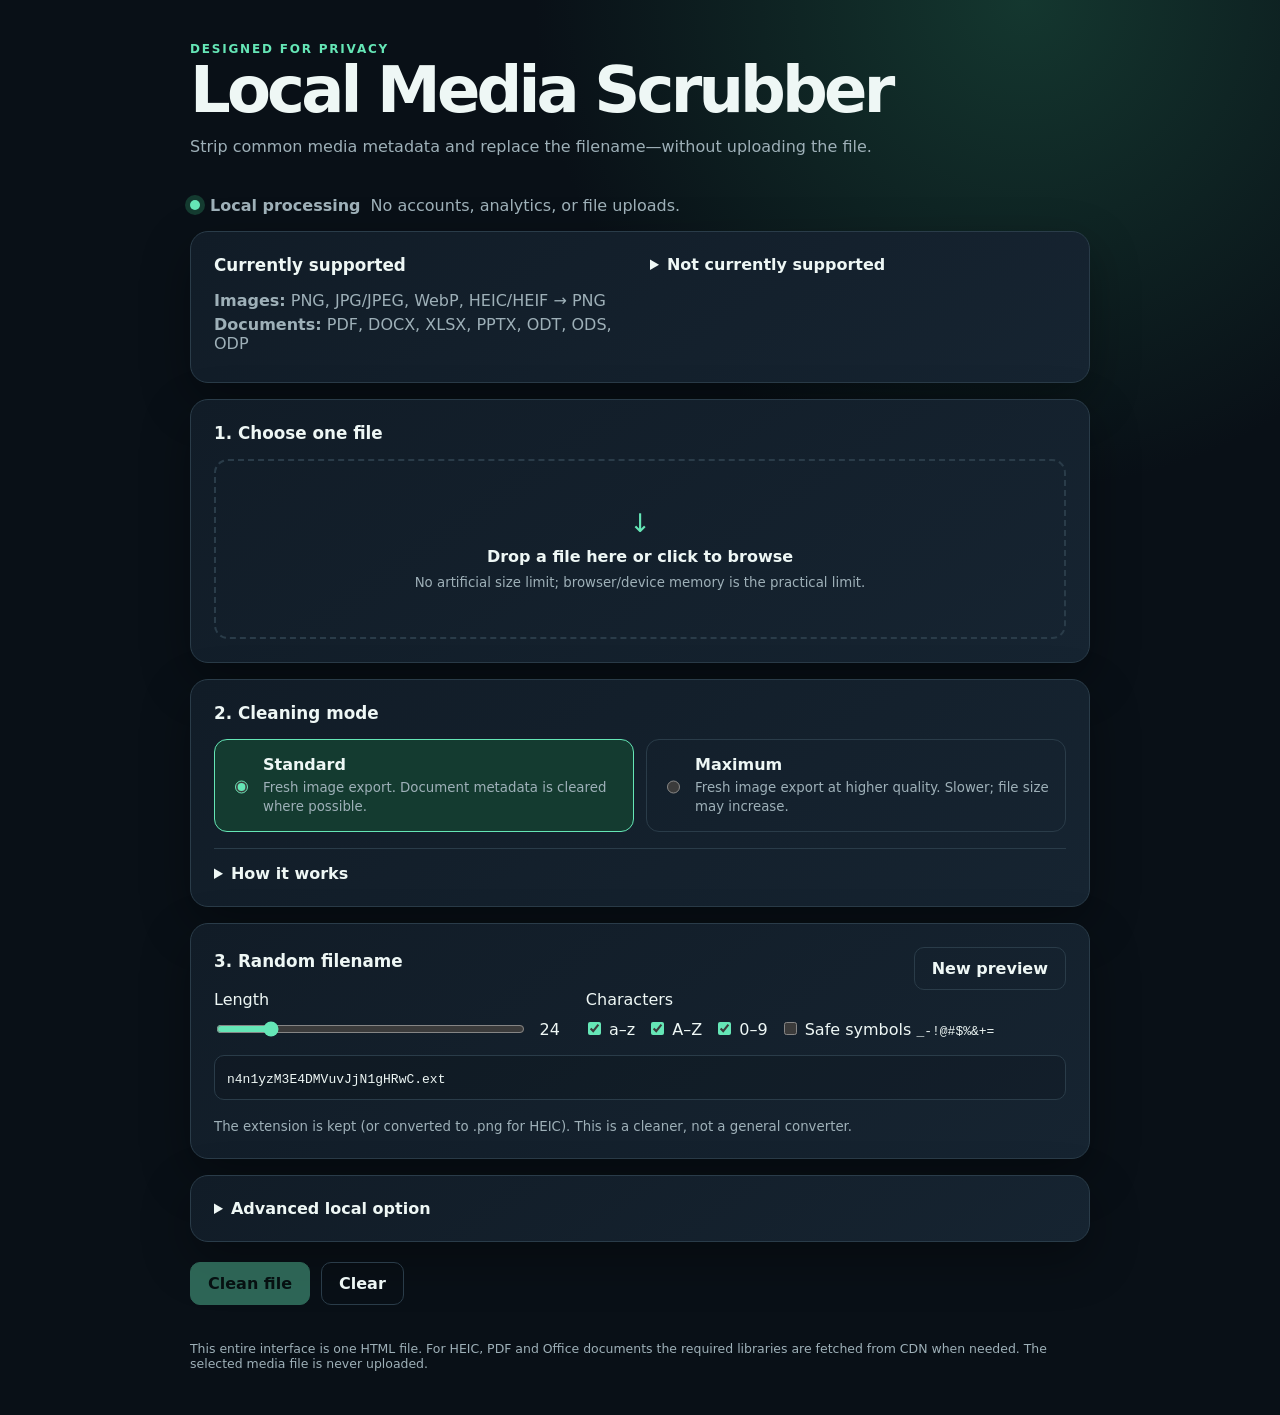
==== Meta_Data_Scrubber.html @ 03cf5a71 "Revise cleaning mode and supported files information Updated cleaning mode descriptions and added de" ====
<!doctype html>
<html lang="en">
<head>
<meta charset="utf-8"><meta name="viewport" content="width=device-width,initial-scale=1">
<meta name="referrer" content="no-referrer"><title>Local Media Scrubber</title>
<style>
:root{color-scheme:dark;--bg:#091017;--card:#111c27;--card2:#162431;--text:#eef7f5;--muted:#9eb0b8;--line:#2a3c49;--accent:#65e6b6;--soft:#143b30;--warn:#ffd080;font-family:system-ui,-apple-system,"Segoe UI",sans-serif}*{box-sizing:border-box}body{margin:0;background:radial-gradient(circle at 80% 0,#14372f 0,transparent 28%),var(--bg);color:var(--text)}main,header,footer{width:min(900px,calc(100% - 30px));margin:auto}header{padding:42px 0 24px}h1{font-size:clamp(2.2rem,7vw,4rem);letter-spacing:-.06em;line-height:.95;margin:.25rem 0 1rem}.tag{color:var(--accent);font-size:.75rem;font-weight:800;letter-spacing:.15em}.sub,.muted,small{color:var(--muted)}.privacy{display:flex;gap:10px;align-items:center;margin-bottom:16px;color:var(--muted)}.dot{width:10px;height:10px;border-radius:50%;background:var(--accent);box-shadow:0 0 0 5px var(--soft)}.card{background:linear-gradient(145deg,var(--card),var(--card2));border:1px solid var(--line);border-radius:18px;padding:23px;margin:0 0 16px;box-shadow:0 18px 50px #0005}h2{font-size:1.05rem;margin:0 0 16px}.supported{display:grid;grid-template-columns:1fr 1fr;gap:20px}.supported p{margin:.35rem 0;color:var(--muted)}summary{cursor:pointer;font-weight:750;color:var(--text)}details p{color:var(--muted);line-height:1.5}.drop{min-height:180px;border:2px dashed var(--line);border-radius:14px;display:flex;flex-direction:column;align-items:center;justify-content:center;text-align:center;gap:9px;cursor:pointer;padding:20px}.drop:hover,.drop.drag{border-color:var(--accent);background:var(--soft)}.drop input{position:absolute;opacity:0;width:1px;height:1px}.icon{font-size:1.6rem;color:var(--accent)}.file{display:flex;justify-content:space-between;gap:16px;margin-top:14px;padding:13px;border:1px solid var(--line);border-radius:11px;background:#0002}.modes{display:grid;grid-template-columns:1fr 1fr;gap:12px}.mode{display:flex;gap:12px;border:1px solid var(--line);border-radius:13px;padding:15px;cursor:pointer}.mode:has(input:checked){border-color:var(--accent);background:var(--soft)}.mode input,fieldset input{accent-color:var(--accent)}.mode strong,.mode small{display:block}.mode small{margin-top:5px;line-height:1.4}.explain{margin-top:16px;border-top:1px solid var(--line);padding-top:15px}.warn{color:var(--warn)!important}.row{display:flex;justify-content:space-between;align-items:center;gap:15px}.settings{display:grid;grid-template-columns:1fr 1.4fr;gap:22px}.range{display:flex;gap:12px;align-items:center;margin-top:10px}.range input{width:100%;accent-color:var(--accent)}fieldset{border:0;padding:0;display:flex;flex-wrap:wrap;gap:12px}legend{margin-bottom:10px}.preview{padding:12px;border:1px solid var(--line);border-radius:10px;background:#0002;overflow:hidden}.preview code{overflow-wrap:anywhere}.actions{display:flex;gap:11px;margin:20px 0}button,.button{font:inherit;font-weight:750;border-radius:10px;padding:11px 17px;border:1px solid var(--line);cursor:pointer;text-decoration:none;text-align:center}.primary{background:var(--accent);border-color:var(--accent);color:#04130d}.ghost{background:transparent;color:var(--text)}button:disabled{opacity:.4;cursor:not-allowed}progress{width:100%;accent-color:var(--accent)}pre{max-height:130px;overflow:auto;white-space:pre-wrap;color:var(--muted);font-size:.75rem}dl{display:grid;grid-template-columns:max-content 1fr;gap:8px 18px}dt{color:var(--muted)}dd{margin:0;overflow-wrap:anywhere}.notice{padding:12px;border:1px solid #8b6d30;border-radius:10px;color:var(--warn);background:#503b171f}.hidden{display:none!important}footer{font-size:.78rem;color:var(--muted);padding:16px 0 44px}@media(max-width:650px){.supported,.modes,.settings{grid-template-columns:1fr}.actions{flex-direction:column}.actions>*{width:100%}dl{grid-template-columns:1fr}.file{flex-direction:column}}
</style>
</head>
<body>
<header><div class="tag">DESIGNED FOR PRIVACY</div><h1>Local Media Scrubber</h1><p class="sub">Strip common media metadata and replace the filename—without uploading the file.</p></header>
<main>
<div class="privacy"><span class="dot"></span><strong>Local processing</strong><span>No accounts, analytics, or file uploads.</span></div>
<section class="card supported"><div><h2>Currently supported</h2><p><b>Images:</b> PNG, JPG/JPEG, WebP, HEIC/HEIF → PNG</p><p><b>Documents:</b> PDF, DOCX, XLSX, PPTX, ODT, ODS, ODP</p></div><details><summary>Not currently supported</summary><p>DNG/RAW, GIF, animated WebP, video, audio, archives, and uncommon containers. Video and audio require ffmpeg, which is not bundled or fetched. Unsupported files are rejected rather than reported as clean.</p></details></section>
<section class="card"><h2>1. Choose one file</h2><label id="drop" class="drop"><input id="pick" type="file" accept=".png,.jpg,.jpeg,.webp,.heic,.heif,.pdf,.docx,.xlsx,.pptx,.odt,.ods,.odp"><span class="icon">↓</span><b>Drop a file here or click to browse</b><small>No artificial size limit; browser/device memory is the practical limit.</small></label><div id="file" class="file hidden"></div></section>
<section class="card"><h2>2. Cleaning mode</h2><div class="modes"><label class="mode"><input type="radio" name="mode" value="standard" checked><span><strong>Standard</strong><small>Fresh image export. Document metadata is cleared where possible.</small></span></label><label class="mode"><input type="radio" name="mode" value="maximum"><span><strong>Maximum</strong><small>Fresh image export at higher quality. Slower; file size may increase.</small></span></label></div><details class="explain"><summary>How it works</summary><p><b>Images (incl. HEIC):</b> visible pixels are decoded and written to a new image. HEIC is converted to PNG (preserves transparency). EXIF and similar metadata are not intentionally copied.</p><p><b>Documents:</b> For PDF, author/title/etc. are cleared. Office/ODF files are unzipped and metadata XML files are removed, then repacked.</p><p class="warn">This tool does not claim universal removal of every unknown proprietary structure. It reports the operation it actually performed.</p></details></section>
<section class="card"><div class="row"><h2>3. Random filename</h2><button id="refresh" class="ghost" type="button">New preview</button></div><div class="settings"><label>Length<div class="range"><input id="length" type="range" min="4" max="128" value="24"><output id="lengthOut">24</output></div></label><fieldset><legend>Characters</legend><label><input id="lower" type="checkbox" checked> a–z</label><label><input id="upper" type="checkbox" checked> A–Z</label><label><input id="nums" type="checkbox" checked> 0–9</label><label><input id="symbols" type="checkbox"> Safe symbols <code>_-!@#$%&amp;+=</code></label></fieldset></div><p class="preview"><code id="preview">—</code></p><small>The extension is kept (or converted to .png for HEIC). This is a cleaner, not a general converter.</small></section>
<section class="card"><details><summary>Advanced local option</summary><p><label><input id="hash" type="checkbox"> Calculate SHA-256 fingerprints</label></p><small>Off by default. Fingerprints are shown locally only.</small></details></section>
<div class="actions"><button id="clean" class="primary" disabled>Clean file</button><button id="clear" class="ghost">Clear</button></div>
<section id="progressCard" class="card hidden"><div class="row"><h2>Processing</h2><span id="progressText">Preparing…</span></div><progress id="bar" max="100" value="0"></progress><pre id="log"></pre></section>
<section id="result" class="card hidden"><h2 id="resultTitle">Processed locally</h2><p id="resultSub" class="muted"></p><dl id="details"></dl><div id="warning" class="notice hidden"></div><div class="actions"><a id="download" class="button primary" download>Download cleaned file</a><button id="discard" class="ghost">Discard result</button></div></section>
</main>
<footer>This entire interface is one HTML file. For HEIC, PDF and Office documents the required libraries are fetched from CDN when needed. The selected media file is never uploaded.</footer>
<script type="module">
const $=s=>document.querySelector(s), pick=$('#pick'), drop=$('#drop'), clean=$('#clean'); let chosen=null,outUrl=null;
const types={
  png:['image','image/png','PNG image'],
  jpg:['image','image/jpeg','JPEG image'],jpeg:['image','image/jpeg','JPEG image'],
  webp:['image','image/webp','WebP image'],
  heic:['image','image/heic','HEIC image (→ PNG)'],heif:['image','image/heif','HEIF image (→ PNG)'],
  pdf:['document','application/pdf','PDF document'],
  docx:['document','application/vnd.openxmlformats-officedocument.wordprocessingml.document','Word document'],
  xlsx:['document','application/vnd.openxmlformats-officedocument.spreadsheetml.sheet','Excel spreadsheet'],
  pptx:['document','application/vnd.openxmlformats-officedocument.presentationml.presentation','PowerPoint presentation'],
  odt:['document','application/vnd.oasis.opendocument.text','OpenDocument text'],
  ods:['document','application/vnd.oasis.opendocument.spreadsheet','OpenDocument spreadsheet'],
  odp:['document','application/vnd.oasis.opendocument.presentation','OpenDocument presentation']
};
const ext=n=>(n.toLowerCase().match(/\.([a-z0-9]+)$/)||[])[1]||'', info=f=>types[ext(f.name)], mode=()=>document.querySelector('[name=mode]:checked').value;
const esc=s=>{let d=document.createElement('div');d.textContent=s;return d.innerHTML}, bytes=n=>{let u=['B','KB','MB','GB'],i=0;while(n>=1024&&i<3){n/=1024;i++}return `${n.toFixed(i?1:0)} ${u[i]}`};
function groups(){let g=[];if($('#lower').checked)g.push('abcdefghijklmnopqrstuvwxyz');if($('#upper').checked)g.push('ABCDEFGHIJKLMNOPQRSTUVWXYZ');if($('#nums').checked)g.push('0123456789');if($('#symbols').checked)g.push('_-!@#$%&+=');return g}
function ri(max){let a=new Uint32Array(1),lim=Math.floor(4294967296/max)*max;do crypto.getRandomValues(a);while(a[0]>=lim);return a[0]%max}
function randomName(){let g=groups(),n=+$('#length').value;if(!g.length)throw Error('Enable at least one character group.');if(n<g.length)throw Error('Increase the filename length.');let all=g.join(''),a=g.map(x=>x[ri(x.length)]);while(a.length<n)a.push(all[ri(all.length)]);for(let i=a.length-1;i;i--){let j=ri(i+1);[a[i],a[j]]=[a[j],a[i]]}return a.join('')}
function outputExt(f){let e=ext(f.name);if(e==='heic'||e==='heif')return'png';return e}
function preview(){try{$('#preview').textContent=randomName()+'.'+(chosen?outputExt(chosen):'ext')}catch(e){$('#preview').textContent=e.message}}
function discard(){if(outUrl)URL.revokeObjectURL(outUrl);outUrl=null;$('#result').classList.add('hidden')}
function setFile(f){discard();chosen=f||null;if(!f){$('#file').classList.add('hidden');clean.disabled=true;preview();return}let i=info(f);$('#file').classList.remove('hidden');$('#file').innerHTML=i?`<div><b>${esc(f.name)}</b><br><small>${i[2]} detected automatically</small></div><span>${bytes(f.size)}</span>`:`<div><b>Unsupported file</b><br><small>${esc(f.name)}</small></div><span>${bytes(f.size)}</span>`;clean.disabled=!i;preview()}
pick.onchange=()=>setFile(pick.files[0]);['dragenter','dragover'].forEach(e=>drop.addEventListener(e,x=>{x.preventDefault();drop.classList.add('drag')}));['dragleave','drop'].forEach(e=>drop.addEventListener(e,x=>{x.preventDefault();drop.classList.remove('drag')}));drop.addEventListener('drop',e=>setFile(e.dataTransfer.files[0]));
$('#length').oninput=()=>{$('#lengthOut').value=$('#length').value;preview()};['lower','upper','nums','symbols'].forEach(x=>$('#'+x).onchange=preview);$('#refresh').onclick=preview;preview();
function prog(n,t){$('#progressCard').classList.remove('hidden');$('#bar').value=n;$('#progressText').textContent=t}function log(t){$('#log').textContent=($('#log').textContent+'\n'+t).trim().split('\n').slice(-10).join('\n')}
async function hash(b){let d=await crypto.subtle.digest('SHA-256',await b.arrayBuffer());return [...new Uint8Array(d)].map(x=>x.toString(16).padStart(2,'0')).join('')}

// ---- image cleaning (including HEIC → PNG) ----
async function imageClean(f,i){
  if(i[0]==='image'&&(ext(f.name)==='heic'||ext(f.name)==='heif')){
    // HEIC → PNG (lossless, preserves transparency)
    prog(15,'Decoding HEIC…');
    const {default: convert}=await import('https://cdn.jsdelivr.net/npm/heic-convert@2.1.0/+esm');
    const pngBuffer = await convert({
      buffer: await f.arrayBuffer(),
      format: 'PNG'
    });
    prog(80,'Writing PNG…');
    return {blob:new Blob([pngBuffer],{type:'image/png'}),op:'Decoded HEIC and saved as clean PNG (preserves transparency)',warn:''};
  }
  prog(15,'Decoding image…');
  let bm=await createImageBitmap(f,{imageOrientation:'from-image'}),c=document.createElement('canvas');
  c.width=bm.width;c.height=bm.height;
  let x=c.getContext('2d',{alpha:i[1]!=='image/jpeg'});
  if(i[1]==='image/jpeg'){x.fillStyle='#fff';x.fillRect(0,0,c.width,c.height)}
  x.drawImage(bm,0,0);bm.close();
  prog(60,'Writing fresh image…');
  let q=mode()==='maximum'?.95:.98,
      b=await new Promise((r,j)=>c.toBlob(v=>v?r(v):j(Error('Browser could not encode this image.')),i[1],q));
  c.width=c.height=1;
  return {blob:b,op:`Decoded pixels and wrote a fresh ${i[2]}`,warn:ext(f.name)==='webp'?'Animated WebP is not supported.':''};
}



// ---- document cleaning (PDF & Office/ODF) ----
async function documentClean(f,i){
  let e=ext(f.name);
  if(e==='pdf'){
    prog(10,'Loading PDF…');
    const {PDFDocument}=await import('https://cdn.jsdelivr.net/npm/pdf-lib@1.17.1/dist/pdf-lib.esm.min.js');
    let doc=await PDFDocument.load(await f.arrayBuffer());
    doc.setTitle('');doc.setAuthor('');doc.setSubject('');doc.setKeywords('');doc.setCreator('');doc.setProducer('');
    doc.setCreationDate(null);doc.setModificationDate(null);
    let pdfBytes=await doc.save();
    prog(90,'PDF metadata cleared');
    return {blob:new Blob([pdfBytes],{type:'application/pdf'}),op:'Removed PDF metadata fields (Author, Title, etc.)',warn:'pdf-lib producer tag may remain. Not a full forensic clean of every possible stream.'};
  }
  // Office / ODF (zip-based)
  prog(10,'Loading office file…');
  let JSZip=await loadJSZip();
  let zip=await JSZip.loadAsync(await f.arrayBuffer());
  let removeKeys=[];
  zip.forEach((path,file)=>{
    if(path.startsWith('docProps/') || path.startsWith('customXml/') || path==='meta.xml') removeKeys.push(path);
  });
  removeKeys.forEach(k=>zip.remove(k));
  prog(70,'Repacking clean archive…');
  let outBlob=await zip.generateAsync({type:'blob',mimeType:i[1]});
  return {blob:outBlob,op:'Removed document metadata XML files (docProps, customXml, meta.xml)',warn:'Some application-level metadata may remain in other XML parts.'};
}
async function loadJSZip(){
  if(window.JSZip) return window.JSZip;
  return new Promise((resolve,reject)=>{
    let s=document.createElement('script');
    s.src='https://cdn.jsdelivr.net/npm/jszip@3.10.1/dist/jszip.min.js';
    s.onload=()=>resolve(window.JSZip);
    s.onerror=reject;
    document.head.appendChild(s);
  });
}

// ---- main clean action ----
clean.onclick=async()=>{
  if(!chosen||!info(chosen))return;clean.disabled=true;discard();$('#log').textContent='';
  let f=chosen,i=info(f),name=randomName()+'.'+outputExt(f);
  try{
    prog(2,'Starting locally…');
    let ih='—',oh='—';
    if($('#hash').checked)ih=await hash(f);
    let r;
    if(i[0]==='image') r=await imageClean(f,i);
    else if(i[0]==='document') r=await documentClean(f,i);
    else throw new Error('Unsupported file type.');
    if($('#hash').checked)oh=await hash(r.blob);
    outUrl=URL.createObjectURL(r.blob);
    $('#download').href=outUrl;$('#download').download=name;
    $('#resultTitle').textContent='Processed locally';
    $('#resultSub').textContent='Ready as '+name;
    let rows=[['Detected type',i[2]],['Mode',mode()],['Operation',r.op],['Original size',bytes(f.size)],['Cleaned size',bytes(r.blob.size)],['New filename',name],['Uploaded','No']];
    if($('#hash').checked)rows.push(['Input SHA-256',ih],['Output SHA-256',oh]);
    $('#details').innerHTML=rows.map(x=>`<dt>${esc(x[0])}</dt><dd>${esc(x[1])}</dd>`).join('');
    $('#warning').textContent=r.warn||'';$('#warning').classList.toggle('hidden',!r.warn);
    prog(100,'Complete');$('#result').classList.remove('hidden');$('#result').scrollIntoView({behavior:'smooth'})
  }catch(e){
    prog(0,'Could not clean this file');
    $('#resultTitle').textContent='Processing failed safely';
    $('#resultSub').textContent='Nothing was reported as clean.';
    $('#details').innerHTML='';
    $('#warning').textContent=e.message;$('#warning').classList.remove('hidden');
    $('#download').removeAttribute('href');$('#result').classList.remove('hidden');
    log('ERROR: '+e.message)
  }finally{clean.disabled=false}
};

$('#clear').onclick=()=>{chosen=null;pick.value='';$('#file').classList.add('hidden');clean.disabled=true;$('#progressCard').classList.add('hidden');discard();preview()};
$('#discard').onclick=discard;
window.addEventListener('beforeunload',discard);
</script>
</body></html>
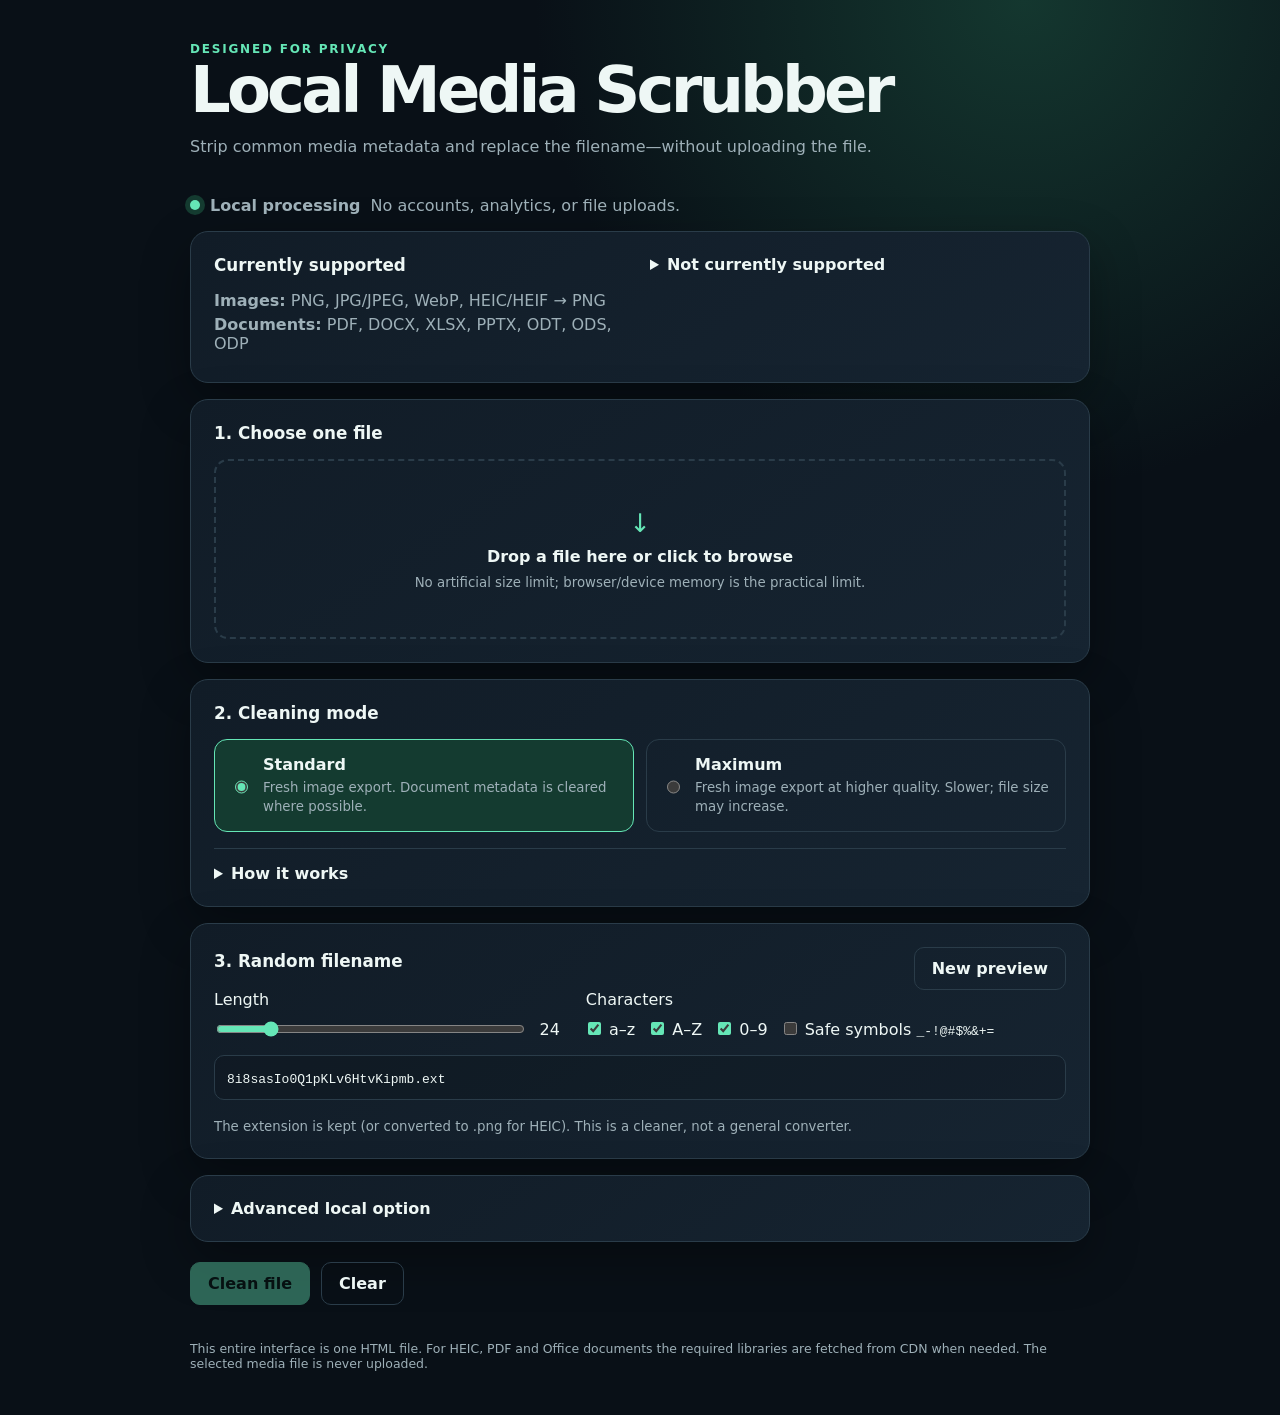
==== commit fd75b57f: "Add files via upload" ====
--- a/Meta_Data_Scrubber.html
+++ b/Meta_Data_Scrubber.html
@@ -12,7 +12,7 @@
 <main>
 <div class="privacy"><span class="dot"></span><strong>Local processing</strong><span>No accounts, analytics, or file uploads.</span></div>
 <section class="card supported"><div><h2>Currently supported</h2><p><b>Images:</b> PNG, JPG/JPEG, WebP, HEIC/HEIF → PNG</p><p><b>Documents:</b> PDF, DOCX, XLSX, PPTX, ODT, ODS, ODP</p></div><details><summary>Not currently supported</summary><p>DNG/RAW, GIF, animated WebP, video, audio, archives, and uncommon containers. Video and audio require ffmpeg, which is not bundled or fetched. Unsupported files are rejected rather than reported as clean.</p></details></section>
-<section class="card"><h2>1. Choose one file</h2><label id="drop" class="drop"><input id="pick" type="file" accept=".png,.jpg,.jpeg,.webp,.heic,.heif,.pdf,.docx,.xlsx,.pptx,.odt,.ods,.odp"><span class="icon">↓</span><b>Drop a file here or click to browse</b><small>No artificial size limit; browser/device memory is the practical limit.</small></label><div id="file" class="file hidden"></div></section>
+<section class="card"><h2>1. Choose one file</h2><label id="drop" class="drop"><input id="pick" type="file" accept="*/*"><span class="icon">↓</span><b>Drop a file here or click to browse</b><small>No artificial size limit; browser/device memory is the practical limit.</small></label><div id="file" class="file hidden"></div></section>
 <section class="card"><h2>2. Cleaning mode</h2><div class="modes"><label class="mode"><input type="radio" name="mode" value="standard" checked><span><strong>Standard</strong><small>Fresh image export. Document metadata is cleared where possible.</small></span></label><label class="mode"><input type="radio" name="mode" value="maximum"><span><strong>Maximum</strong><small>Fresh image export at higher quality. Slower; file size may increase.</small></span></label></div><details class="explain"><summary>How it works</summary><p><b>Images (incl. HEIC):</b> visible pixels are decoded and written to a new image. HEIC is converted to PNG (preserves transparency). EXIF and similar metadata are not intentionally copied.</p><p><b>Documents:</b> For PDF, author/title/etc. are cleared. Office/ODF files are unzipped and metadata XML files are removed, then repacked.</p><p class="warn">This tool does not claim universal removal of every unknown proprietary structure. It reports the operation it actually performed.</p></details></section>
 <section class="card"><div class="row"><h2>3. Random filename</h2><button id="refresh" class="ghost" type="button">New preview</button></div><div class="settings"><label>Length<div class="range"><input id="length" type="range" min="4" max="128" value="24"><output id="lengthOut">24</output></div></label><fieldset><legend>Characters</legend><label><input id="lower" type="checkbox" checked> a–z</label><label><input id="upper" type="checkbox" checked> A–Z</label><label><input id="nums" type="checkbox" checked> 0–9</label><label><input id="symbols" type="checkbox"> Safe symbols <code>_-!@#$%&amp;+=</code></label></fieldset></div><p class="preview"><code id="preview">—</code></p><small>The extension is kept (or converted to .png for HEIC). This is a cleaner, not a general converter.</small></section>
 <section class="card"><details><summary>Advanced local option</summary><p><label><input id="hash" type="checkbox"> Calculate SHA-256 fingerprints</label></p><small>Off by default. Fingerprints are shown locally only.</small></details></section>
@@ -22,7 +22,26 @@
 </main>
 <footer>This entire interface is one HTML file. For HEIC, PDF and Office documents the required libraries are fetched from CDN when needed. The selected media file is never uploaded.</footer>
 <script type="module">
-const $=s=>document.querySelector(s), pick=$('#pick'), drop=$('#drop'), clean=$('#clean'); let chosen=null,outUrl=null;
+const $=s=>document.querySelector(s), pick=$('#pick'), drop=$('#drop'), clean=$('#clean'); let chosen=null,outUrl=null,outBlob=null,outName=null;
+// --- Median (GoNative) WebView download shim ---------------------------------
+// In a Median app, <a download> is ignored and blob: URLs can't be saved, so
+// downloads arrive with generic names. We route through the Median JS bridge,
+// which accepts an explicit filename, using an on-device data: URL (no upload).
+// Outside the app, this falls through to the normal browser path unchanged.
+const inMedian = !!(window.median || window.gonative) || /median|gonative/i.test(navigator.userAgent);
+const blobToDataURL = blob => new Promise((res,rej)=>{const r=new FileReader();r.onload=()=>res(r.result);r.onerror=rej;r.readAsDataURL(blob)});
+async function saveBlob(blob, filename){
+  if(inMedian && window.median?.share?.downloadFile){
+    const url = await blobToDataURL(blob);
+    window.median.share.downloadFile({ url, filename, open: true });
+    return;
+  }
+  // Normal browser / GitHub Pages path (unchanged behavior)
+  const url = URL.createObjectURL(blob);
+  const a = document.createElement('a');
+  a.href = url; a.download = filename; a.click();
+  setTimeout(()=>URL.revokeObjectURL(url), 30000);
+}
 const types={
   png:['image','image/png','PNG image'],
   jpg:['image','image/jpeg','JPEG image'],jpeg:['image','image/jpeg','JPEG image'],
@@ -43,7 +62,7 @@
 function randomName(){let g=groups(),n=+$('#length').value;if(!g.length)throw Error('Enable at least one character group.');if(n<g.length)throw Error('Increase the filename length.');let all=g.join(''),a=g.map(x=>x[ri(x.length)]);while(a.length<n)a.push(all[ri(all.length)]);for(let i=a.length-1;i;i--){let j=ri(i+1);[a[i],a[j]]=[a[j],a[i]]}return a.join('')}
 function outputExt(f){let e=ext(f.name);if(e==='heic'||e==='heif')return'png';return e}
 function preview(){try{$('#preview').textContent=randomName()+'.'+(chosen?outputExt(chosen):'ext')}catch(e){$('#preview').textContent=e.message}}
-function discard(){if(outUrl)URL.revokeObjectURL(outUrl);outUrl=null;$('#result').classList.add('hidden')}
+function discard(){if(outUrl)URL.revokeObjectURL(outUrl);outUrl=null;outBlob=null;outName=null;$('#result').classList.add('hidden')}
 function setFile(f){discard();chosen=f||null;if(!f){$('#file').classList.add('hidden');clean.disabled=true;preview();return}let i=info(f);$('#file').classList.remove('hidden');$('#file').innerHTML=i?`<div><b>${esc(f.name)}</b><br><small>${i[2]} detected automatically</small></div><span>${bytes(f.size)}</span>`:`<div><b>Unsupported file</b><br><small>${esc(f.name)}</small></div><span>${bytes(f.size)}</span>`;clean.disabled=!i;preview()}
 pick.onchange=()=>setFile(pick.files[0]);['dragenter','dragover'].forEach(e=>drop.addEventListener(e,x=>{x.preventDefault();drop.classList.add('drag')}));['dragleave','drop'].forEach(e=>drop.addEventListener(e,x=>{x.preventDefault();drop.classList.remove('drag')}));drop.addEventListener('drop',e=>setFile(e.dataTransfer.files[0]));
 $('#length').oninput=()=>{$('#lengthOut').value=$('#length').value;preview()};['lower','upper','nums','symbols'].forEach(x=>$('#'+x).onchange=preview);$('#refresh').onclick=preview;preview();
@@ -128,7 +147,7 @@
     else if(i[0]==='document') r=await documentClean(f,i);
     else throw new Error('Unsupported file type.');
     if($('#hash').checked)oh=await hash(r.blob);
-    outUrl=URL.createObjectURL(r.blob);
+    outUrl=URL.createObjectURL(r.blob);outBlob=r.blob;outName=name;
     $('#download').href=outUrl;$('#download').download=name;
     $('#resultTitle').textContent='Processed locally';
     $('#resultSub').textContent='Ready as '+name;
@@ -150,6 +169,8 @@
 
 $('#clear').onclick=()=>{chosen=null;pick.value='';$('#file').classList.add('hidden');clean.disabled=true;$('#progressCard').classList.add('hidden');discard();preview()};
 $('#discard').onclick=discard;
+// In the Median app, save via the bridge with the real filename instead of the anchor.
+$('#download').addEventListener('click',e=>{if(inMedian&&outBlob&&outName){e.preventDefault();saveBlob(outBlob,outName)}});
 window.addEventListener('beforeunload',discard);
 </script>
 </body></html>
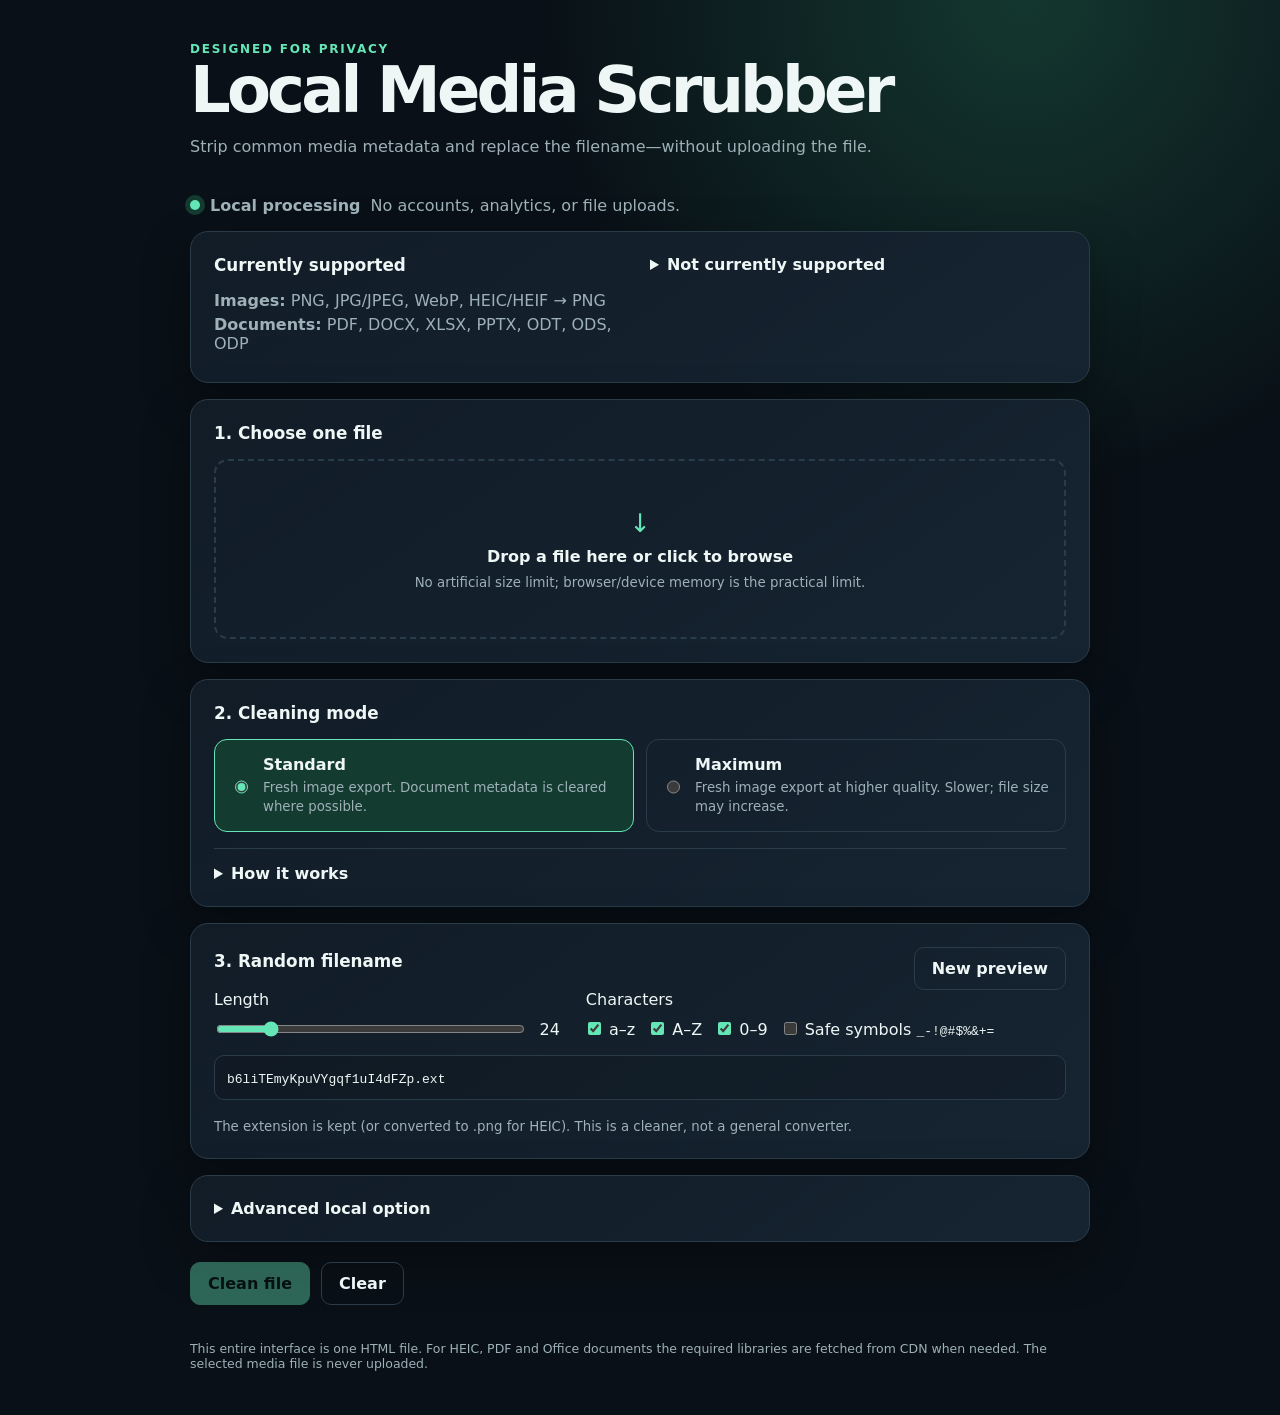
==== commit ff9d6fae: "Add files via upload" ====
--- a/Meta_Data_Scrubber.html
+++ b/Meta_Data_Scrubber.html
@@ -76,7 +76,7 @@
     prog(15,'Decoding HEIC…');
     const {default: convert}=await import('https://cdn.jsdelivr.net/npm/heic-convert@2.1.0/+esm');
     const pngBuffer = await convert({
-      buffer: await f.arrayBuffer(),
+      buffer: new Uint8Array(await f.arrayBuffer()),
       format: 'PNG'
     });
     prog(80,'Writing PNG…');
@@ -89,10 +89,14 @@
   if(i[1]==='image/jpeg'){x.fillStyle='#fff';x.fillRect(0,0,c.width,c.height)}
   x.drawImage(bm,0,0);bm.close();
   prog(60,'Writing fresh image…');
-  let q=mode()==='maximum'?.95:.98,
+  if(ext(f.name)==='webp'){
+    const h=new Uint8Array(await f.slice(0,32).arrayBuffer()),tag=o=>String.fromCharCode(...h.slice(o,o+4));
+    if(tag(12)==='VP8X'&&(h[20]&2))throw Error('Animated WebP is not supported.');
+  }
+  let q=mode()==='maximum'?.98:.92,
       b=await new Promise((r,j)=>c.toBlob(v=>v?r(v):j(Error('Browser could not encode this image.')),i[1],q));
   c.width=c.height=1;
-  return {blob:b,op:`Decoded pixels and wrote a fresh ${i[2]}`,warn:ext(f.name)==='webp'?'Animated WebP is not supported.':''};
+  return {blob:b,op:`Decoded pixels and wrote a fresh ${i[2]}`,warn:''};
 }
 
 
@@ -102,13 +106,16 @@
   let e=ext(f.name);
   if(e==='pdf'){
     prog(10,'Loading PDF…');
-    const {PDFDocument}=await import('https://cdn.jsdelivr.net/npm/pdf-lib@1.17.1/dist/pdf-lib.esm.min.js');
-    let doc=await PDFDocument.load(await f.arrayBuffer());
-    doc.setTitle('');doc.setAuthor('');doc.setSubject('');doc.setKeywords('');doc.setCreator('');doc.setProducer('');
-    doc.setCreationDate(null);doc.setModificationDate(null);
+    const {PDFDocument,PDFName}=await import('https://cdn.jsdelivr.net/npm/pdf-lib@1.17.1/dist/pdf-lib.esm.min.js');
+    let doc=await PDFDocument.load(await f.arrayBuffer(),{updateMetadata:false});
+    // Delete every Info dictionary entry (Title, Author, Dates, Producer, custom keys)
+    let info=doc.getInfoDict();
+    info.keys().forEach(k=>info.delete(k));
+    // Delete the catalog-level XMP metadata stream (often holds author names)
+    doc.catalog.delete(PDFName.of('Metadata'));
     let pdfBytes=await doc.save();
     prog(90,'PDF metadata cleared');
-    return {blob:new Blob([pdfBytes],{type:'application/pdf'}),op:'Removed PDF metadata fields (Author, Title, etc.)',warn:'pdf-lib producer tag may remain. Not a full forensic clean of every possible stream.'};
+    return {blob:new Blob([pdfBytes],{type:'application/pdf'}),op:'Removed PDF Info dictionary and catalog XMP metadata',warn:'Page-level or embedded-file metadata streams are not touched. Not a full forensic clean.'};
   }
   // Office / ODF (zip-based)
   prog(10,'Loading office file…');
@@ -119,9 +126,20 @@
     if(path.startsWith('docProps/') || path.startsWith('customXml/') || path==='meta.xml') removeKeys.push(path);
   });
   removeKeys.forEach(k=>zip.remove(k));
+  // Blank tracked-change and comment author names/initials in Word XML parts
+  let blanked=0;
+  const wordParts=[];
+  zip.forEach((path)=>{if(/^word\/[^/]+\.xml$/.test(path))wordParts.push(path)});
+  for(const p of wordParts){
+    let xml=await zip.file(p).async('string');
+    let next=xml.replace(/\sw:(author|initials)="[^"]*"/g,' w:$1=""');
+    if(next!==xml){blanked++;zip.file(p,next)}
+  }
+  // ODF requires the mimetype entry to be stored uncompressed
+  if(zip.file('mimetype')){const mt=await zip.file('mimetype').async('string');zip.file('mimetype',mt,{compression:'STORE'})}
   prog(70,'Repacking clean archive…');
-  let outBlob=await zip.generateAsync({type:'blob',mimeType:i[1]});
-  return {blob:outBlob,op:'Removed document metadata XML files (docProps, customXml, meta.xml)',warn:'Some application-level metadata may remain in other XML parts.'};
+  let outBlob=await zip.generateAsync({type:'blob',mimeType:i[1],compression:'DEFLATE',compressionOptions:{level:6}});
+  return {blob:outBlob,op:'Removed document metadata XML files (docProps, customXml, meta.xml)'+(blanked?`; blanked comment/tracked-change authors in ${blanked} part(s)`:''),warn:'Some application-level metadata may remain in other XML parts.'};
 }
 async function loadJSZip(){
   if(window.JSZip) return window.JSZip;
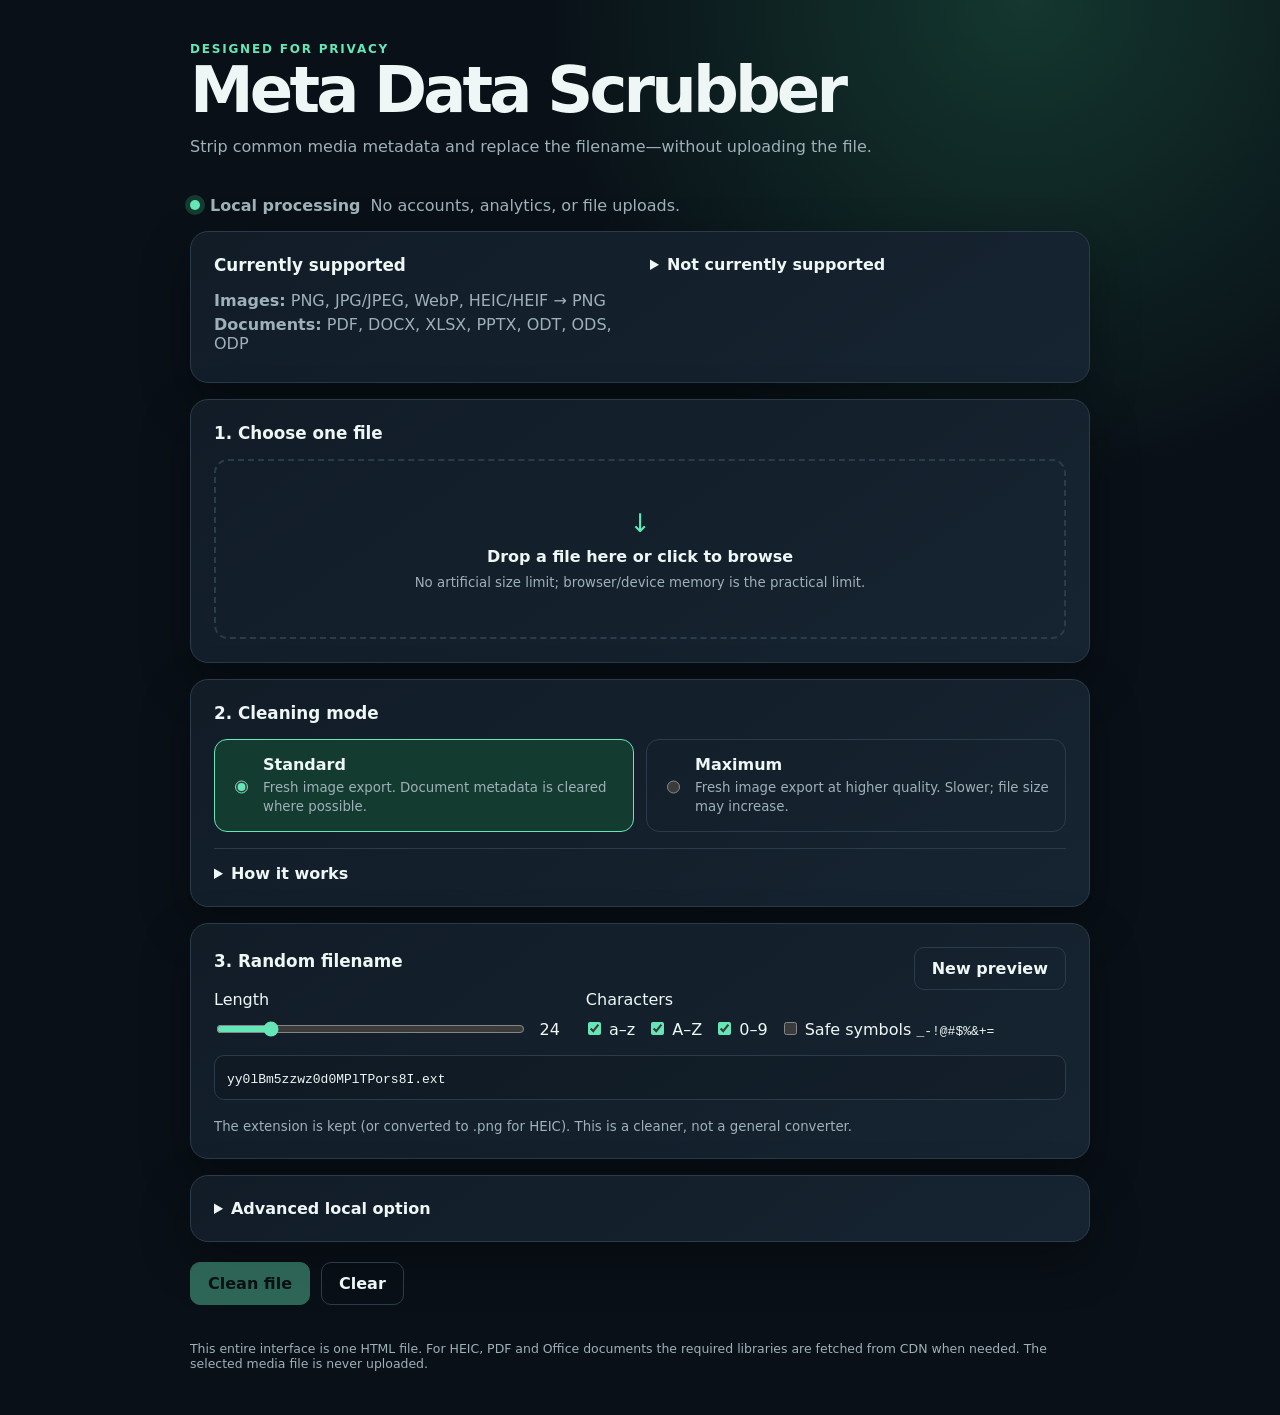
==== commit 00034a21: "Rename Local Media Scrubber to Meta Data Scrubber" ====
--- a/Meta_Data_Scrubber.html
+++ b/Meta_Data_Scrubber.html
@@ -8,7 +8,7 @@
 </style>
 </head>
 <body>
-<header><div class="tag">DESIGNED FOR PRIVACY</div><h1>Local Media Scrubber</h1><p class="sub">Strip common media metadata and replace the filename—without uploading the file.</p></header>
+<header><div class="tag">DESIGNED FOR PRIVACY</div><h1>Meta Data Scrubber</h1><p class="sub">Strip common media metadata and replace the filename—without uploading the file.</p></header>
 <main>
 <div class="privacy"><span class="dot"></span><strong>Local processing</strong><span>No accounts, analytics, or file uploads.</span></div>
 <section class="card supported"><div><h2>Currently supported</h2><p><b>Images:</b> PNG, JPG/JPEG, WebP, HEIC/HEIF → PNG</p><p><b>Documents:</b> PDF, DOCX, XLSX, PPTX, ODT, ODS, ODP</p></div><details><summary>Not currently supported</summary><p>DNG/RAW, GIF, animated WebP, video, audio, archives, and uncommon containers. Video and audio require ffmpeg, which is not bundled or fetched. Unsupported files are rejected rather than reported as clean.</p></details></section>
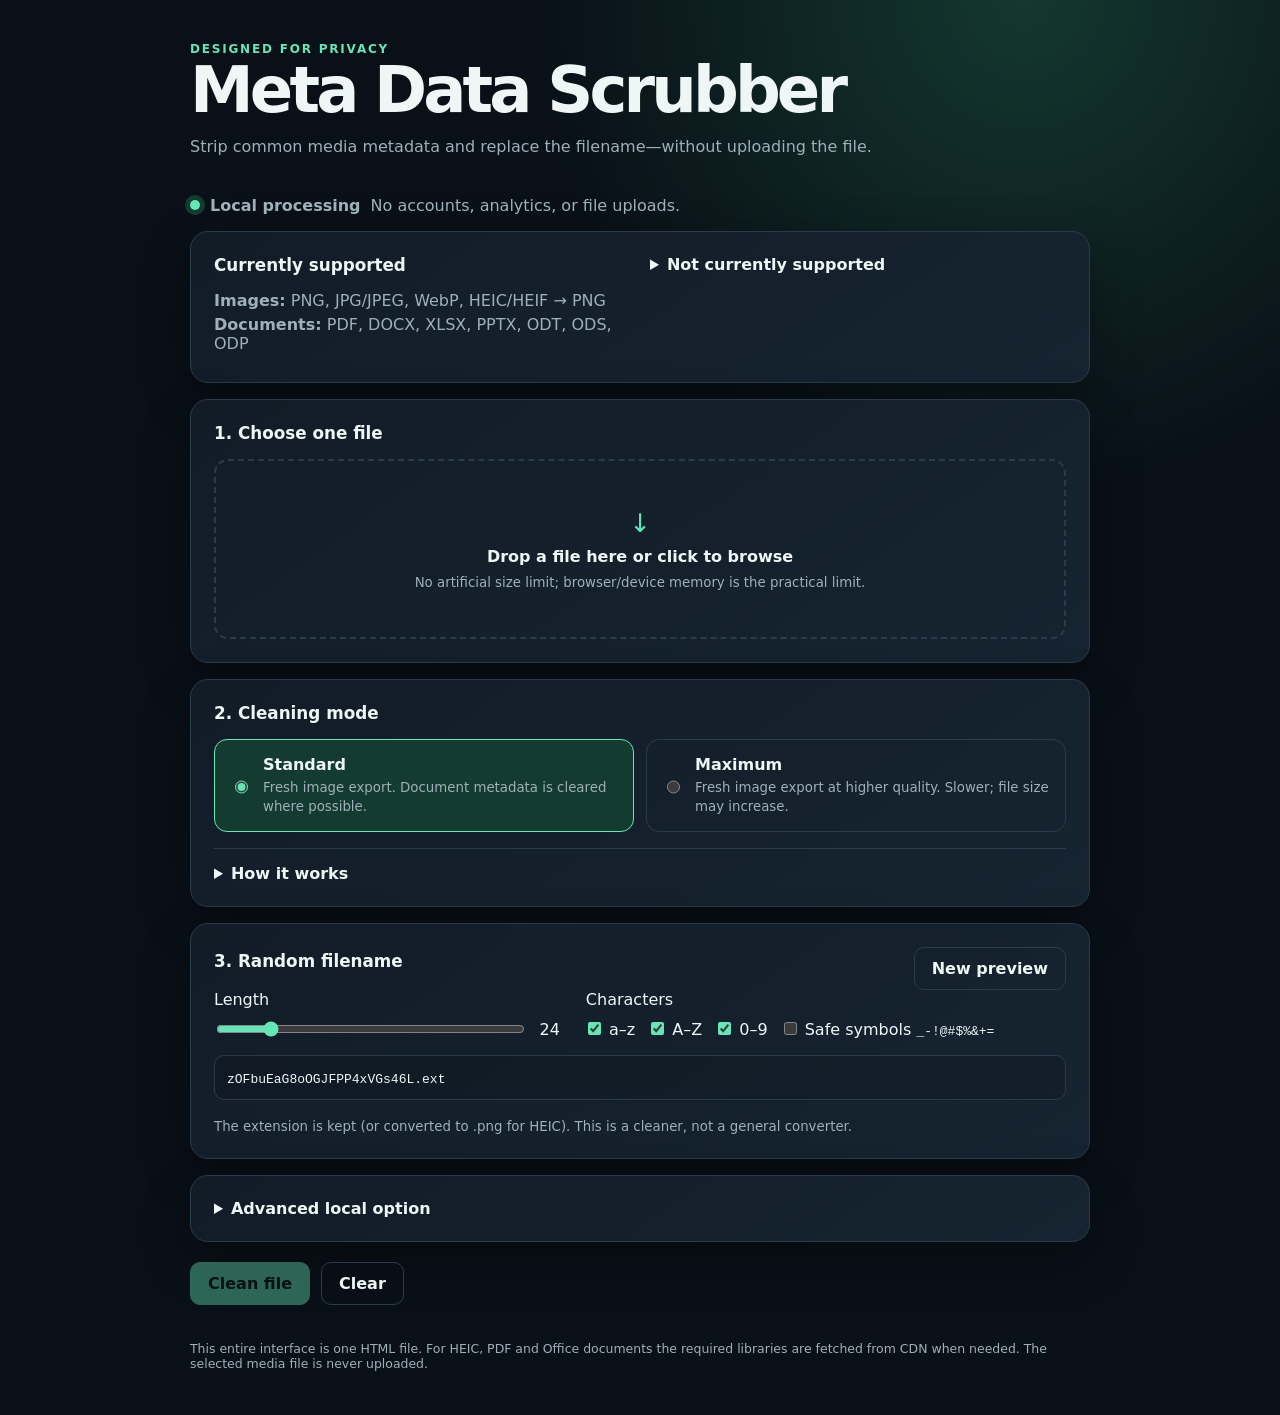
==== commit 84d5fbc5: "Rename title from 'Local Media Scrubber' to 'Meta Data Scrubber'" ====
--- a/Meta_Data_Scrubber.html
+++ b/Meta_Data_Scrubber.html
@@ -2,7 +2,7 @@
 <html lang="en">
 <head>
 <meta charset="utf-8"><meta name="viewport" content="width=device-width,initial-scale=1">
-<meta name="referrer" content="no-referrer"><title>Local Media Scrubber</title>
+<meta name="referrer" content="no-referrer"><title>Meta Data Scrubber</title>
 <style>
 :root{color-scheme:dark;--bg:#091017;--card:#111c27;--card2:#162431;--text:#eef7f5;--muted:#9eb0b8;--line:#2a3c49;--accent:#65e6b6;--soft:#143b30;--warn:#ffd080;font-family:system-ui,-apple-system,"Segoe UI",sans-serif}*{box-sizing:border-box}body{margin:0;background:radial-gradient(circle at 80% 0,#14372f 0,transparent 28%),var(--bg);color:var(--text)}main,header,footer{width:min(900px,calc(100% - 30px));margin:auto}header{padding:42px 0 24px}h1{font-size:clamp(2.2rem,7vw,4rem);letter-spacing:-.06em;line-height:.95;margin:.25rem 0 1rem}.tag{color:var(--accent);font-size:.75rem;font-weight:800;letter-spacing:.15em}.sub,.muted,small{color:var(--muted)}.privacy{display:flex;gap:10px;align-items:center;margin-bottom:16px;color:var(--muted)}.dot{width:10px;height:10px;border-radius:50%;background:var(--accent);box-shadow:0 0 0 5px var(--soft)}.card{background:linear-gradient(145deg,var(--card),var(--card2));border:1px solid var(--line);border-radius:18px;padding:23px;margin:0 0 16px;box-shadow:0 18px 50px #0005}h2{font-size:1.05rem;margin:0 0 16px}.supported{display:grid;grid-template-columns:1fr 1fr;gap:20px}.supported p{margin:.35rem 0;color:var(--muted)}summary{cursor:pointer;font-weight:750;color:var(--text)}details p{color:var(--muted);line-height:1.5}.drop{min-height:180px;border:2px dashed var(--line);border-radius:14px;display:flex;flex-direction:column;align-items:center;justify-content:center;text-align:center;gap:9px;cursor:pointer;padding:20px}.drop:hover,.drop.drag{border-color:var(--accent);background:var(--soft)}.drop input{position:absolute;opacity:0;width:1px;height:1px}.icon{font-size:1.6rem;color:var(--accent)}.file{display:flex;justify-content:space-between;gap:16px;margin-top:14px;padding:13px;border:1px solid var(--line);border-radius:11px;background:#0002}.modes{display:grid;grid-template-columns:1fr 1fr;gap:12px}.mode{display:flex;gap:12px;border:1px solid var(--line);border-radius:13px;padding:15px;cursor:pointer}.mode:has(input:checked){border-color:var(--accent);background:var(--soft)}.mode input,fieldset input{accent-color:var(--accent)}.mode strong,.mode small{display:block}.mode small{margin-top:5px;line-height:1.4}.explain{margin-top:16px;border-top:1px solid var(--line);padding-top:15px}.warn{color:var(--warn)!important}.row{display:flex;justify-content:space-between;align-items:center;gap:15px}.settings{display:grid;grid-template-columns:1fr 1.4fr;gap:22px}.range{display:flex;gap:12px;align-items:center;margin-top:10px}.range input{width:100%;accent-color:var(--accent)}fieldset{border:0;padding:0;display:flex;flex-wrap:wrap;gap:12px}legend{margin-bottom:10px}.preview{padding:12px;border:1px solid var(--line);border-radius:10px;background:#0002;overflow:hidden}.preview code{overflow-wrap:anywhere}.actions{display:flex;gap:11px;margin:20px 0}button,.button{font:inherit;font-weight:750;border-radius:10px;padding:11px 17px;border:1px solid var(--line);cursor:pointer;text-decoration:none;text-align:center}.primary{background:var(--accent);border-color:var(--accent);color:#04130d}.ghost{background:transparent;color:var(--text)}button:disabled{opacity:.4;cursor:not-allowed}progress{width:100%;accent-color:var(--accent)}pre{max-height:130px;overflow:auto;white-space:pre-wrap;color:var(--muted);font-size:.75rem}dl{display:grid;grid-template-columns:max-content 1fr;gap:8px 18px}dt{color:var(--muted)}dd{margin:0;overflow-wrap:anywhere}.notice{padding:12px;border:1px solid #8b6d30;border-radius:10px;color:var(--warn);background:#503b171f}.hidden{display:none!important}footer{font-size:.78rem;color:var(--muted);padding:16px 0 44px}@media(max-width:650px){.supported,.modes,.settings{grid-template-columns:1fr}.actions{flex-direction:column}.actions>*{width:100%}dl{grid-template-columns:1fr}.file{flex-direction:column}}
 </style>
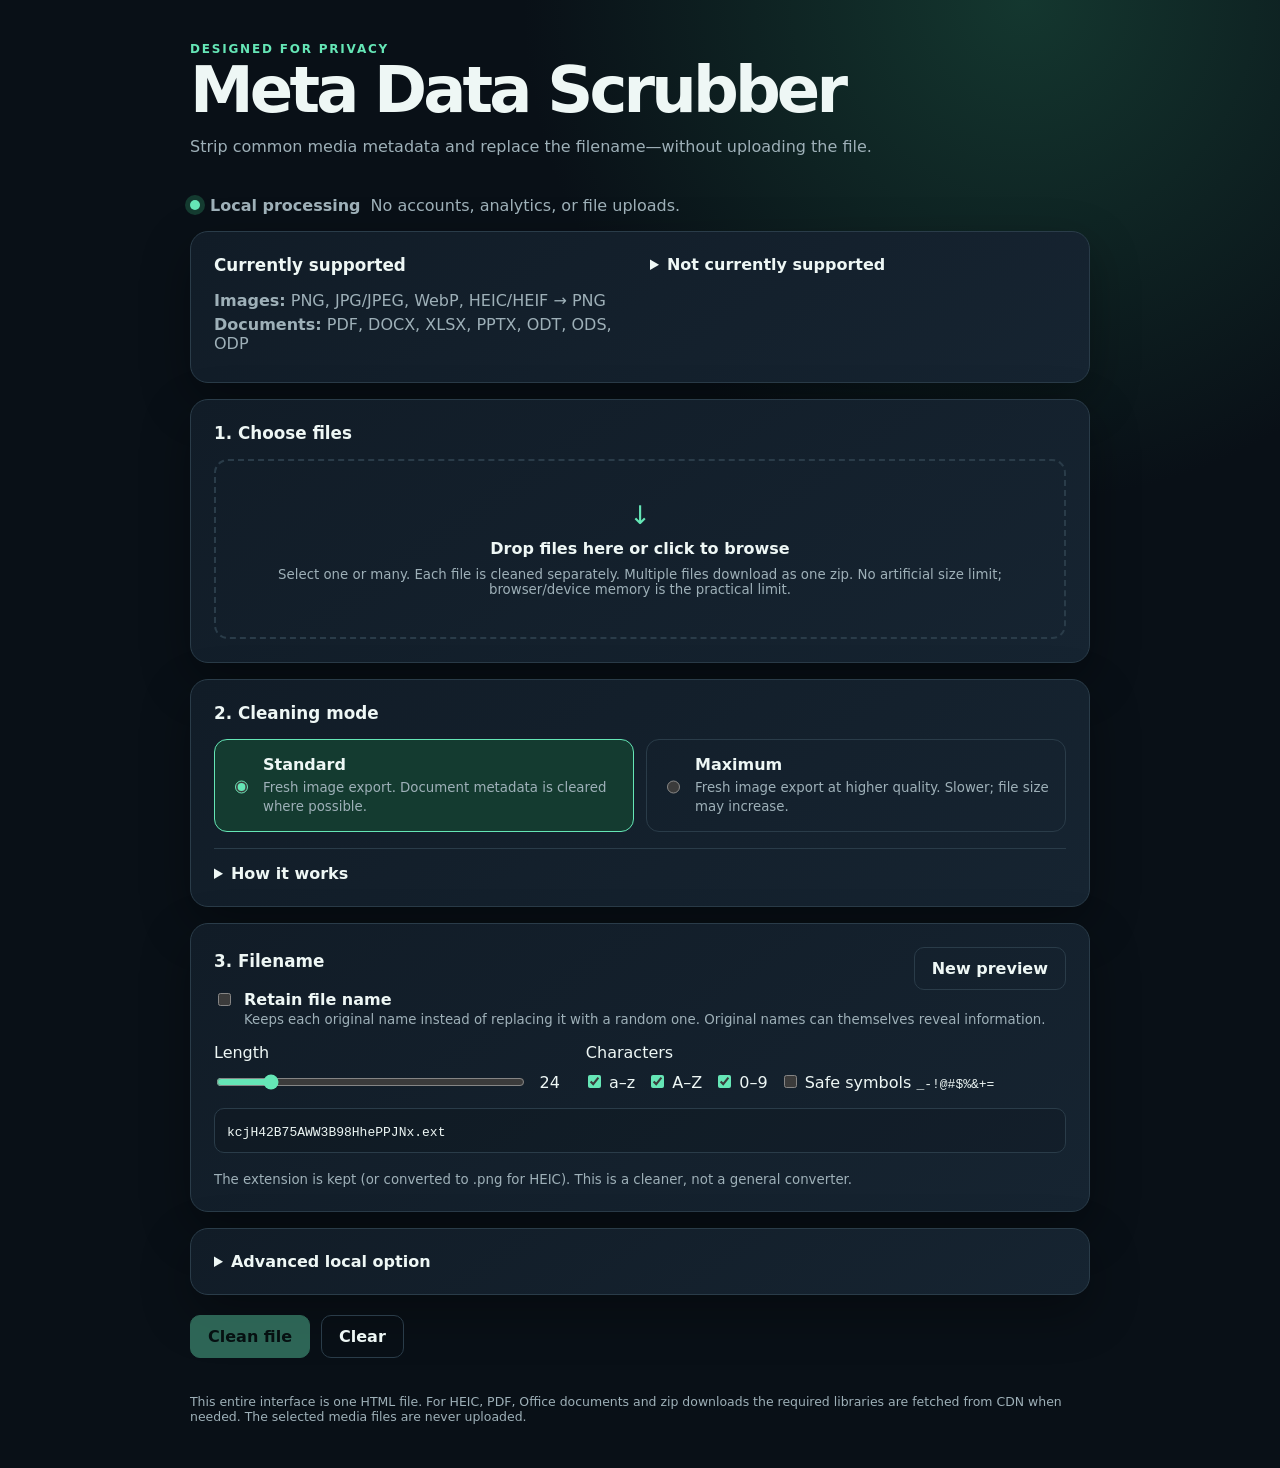
==== commit 4ece6cac: "Add files via upload" ====
--- a/Meta_Data_Scrubber.html
+++ b/Meta_Data_Scrubber.html
@@ -4,7 +4,7 @@
 <meta charset="utf-8"><meta name="viewport" content="width=device-width,initial-scale=1">
 <meta name="referrer" content="no-referrer"><title>Meta Data Scrubber</title>
 <style>
-:root{color-scheme:dark;--bg:#091017;--card:#111c27;--card2:#162431;--text:#eef7f5;--muted:#9eb0b8;--line:#2a3c49;--accent:#65e6b6;--soft:#143b30;--warn:#ffd080;font-family:system-ui,-apple-system,"Segoe UI",sans-serif}*{box-sizing:border-box}body{margin:0;background:radial-gradient(circle at 80% 0,#14372f 0,transparent 28%),var(--bg);color:var(--text)}main,header,footer{width:min(900px,calc(100% - 30px));margin:auto}header{padding:42px 0 24px}h1{font-size:clamp(2.2rem,7vw,4rem);letter-spacing:-.06em;line-height:.95;margin:.25rem 0 1rem}.tag{color:var(--accent);font-size:.75rem;font-weight:800;letter-spacing:.15em}.sub,.muted,small{color:var(--muted)}.privacy{display:flex;gap:10px;align-items:center;margin-bottom:16px;color:var(--muted)}.dot{width:10px;height:10px;border-radius:50%;background:var(--accent);box-shadow:0 0 0 5px var(--soft)}.card{background:linear-gradient(145deg,var(--card),var(--card2));border:1px solid var(--line);border-radius:18px;padding:23px;margin:0 0 16px;box-shadow:0 18px 50px #0005}h2{font-size:1.05rem;margin:0 0 16px}.supported{display:grid;grid-template-columns:1fr 1fr;gap:20px}.supported p{margin:.35rem 0;color:var(--muted)}summary{cursor:pointer;font-weight:750;color:var(--text)}details p{color:var(--muted);line-height:1.5}.drop{min-height:180px;border:2px dashed var(--line);border-radius:14px;display:flex;flex-direction:column;align-items:center;justify-content:center;text-align:center;gap:9px;cursor:pointer;padding:20px}.drop:hover,.drop.drag{border-color:var(--accent);background:var(--soft)}.drop input{position:absolute;opacity:0;width:1px;height:1px}.icon{font-size:1.6rem;color:var(--accent)}.file{display:flex;justify-content:space-between;gap:16px;margin-top:14px;padding:13px;border:1px solid var(--line);border-radius:11px;background:#0002}.modes{display:grid;grid-template-columns:1fr 1fr;gap:12px}.mode{display:flex;gap:12px;border:1px solid var(--line);border-radius:13px;padding:15px;cursor:pointer}.mode:has(input:checked){border-color:var(--accent);background:var(--soft)}.mode input,fieldset input{accent-color:var(--accent)}.mode strong,.mode small{display:block}.mode small{margin-top:5px;line-height:1.4}.explain{margin-top:16px;border-top:1px solid var(--line);padding-top:15px}.warn{color:var(--warn)!important}.row{display:flex;justify-content:space-between;align-items:center;gap:15px}.settings{display:grid;grid-template-columns:1fr 1.4fr;gap:22px}.range{display:flex;gap:12px;align-items:center;margin-top:10px}.range input{width:100%;accent-color:var(--accent)}fieldset{border:0;padding:0;display:flex;flex-wrap:wrap;gap:12px}legend{margin-bottom:10px}.preview{padding:12px;border:1px solid var(--line);border-radius:10px;background:#0002;overflow:hidden}.preview code{overflow-wrap:anywhere}.actions{display:flex;gap:11px;margin:20px 0}button,.button{font:inherit;font-weight:750;border-radius:10px;padding:11px 17px;border:1px solid var(--line);cursor:pointer;text-decoration:none;text-align:center}.primary{background:var(--accent);border-color:var(--accent);color:#04130d}.ghost{background:transparent;color:var(--text)}button:disabled{opacity:.4;cursor:not-allowed}progress{width:100%;accent-color:var(--accent)}pre{max-height:130px;overflow:auto;white-space:pre-wrap;color:var(--muted);font-size:.75rem}dl{display:grid;grid-template-columns:max-content 1fr;gap:8px 18px}dt{color:var(--muted)}dd{margin:0;overflow-wrap:anywhere}.notice{padding:12px;border:1px solid #8b6d30;border-radius:10px;color:var(--warn);background:#503b171f}.hidden{display:none!important}footer{font-size:.78rem;color:var(--muted);padding:16px 0 44px}@media(max-width:650px){.supported,.modes,.settings{grid-template-columns:1fr}.actions{flex-direction:column}.actions>*{width:100%}dl{grid-template-columns:1fr}.file{flex-direction:column}}
+:root{color-scheme:dark;--bg:#091017;--card:#111c27;--card2:#162431;--text:#eef7f5;--muted:#9eb0b8;--line:#2a3c49;--accent:#65e6b6;--soft:#143b30;--warn:#ffd080;font-family:system-ui,-apple-system,"Segoe UI",sans-serif}*{box-sizing:border-box}body{margin:0;background:radial-gradient(circle at 80% 0,#14372f 0,transparent 28%),var(--bg);color:var(--text)}main,header,footer{width:min(900px,calc(100% - 30px));margin:auto}header{padding:42px 0 24px}h1{font-size:clamp(2.2rem,7vw,4rem);letter-spacing:-.06em;line-height:.95;margin:.25rem 0 1rem}.tag{color:var(--accent);font-size:.75rem;font-weight:800;letter-spacing:.15em}.sub,.muted,small{color:var(--muted)}.privacy{display:flex;gap:10px;align-items:center;margin-bottom:16px;color:var(--muted)}.dot{width:10px;height:10px;border-radius:50%;background:var(--accent);box-shadow:0 0 0 5px var(--soft)}.card{background:linear-gradient(145deg,var(--card),var(--card2));border:1px solid var(--line);border-radius:18px;padding:23px;margin:0 0 16px;box-shadow:0 18px 50px #0005}h2{font-size:1.05rem;margin:0 0 16px}.supported{display:grid;grid-template-columns:1fr 1fr;gap:20px}.supported p{margin:.35rem 0;color:var(--muted)}summary{cursor:pointer;font-weight:750;color:var(--text)}details p{color:var(--muted);line-height:1.5}.drop{min-height:180px;border:2px dashed var(--line);border-radius:14px;display:flex;flex-direction:column;align-items:center;justify-content:center;text-align:center;gap:9px;cursor:pointer;padding:20px}.drop:hover,.drop.drag{border-color:var(--accent);background:var(--soft)}.drop input{position:absolute;opacity:0;width:1px;height:1px}.icon{font-size:1.6rem;color:var(--accent)}.files{max-height:280px;overflow:auto}.file{display:flex;justify-content:space-between;gap:16px;margin-top:14px;padding:13px;border:1px solid var(--line);border-radius:11px;background:#0002}.file>div{overflow-wrap:anywhere}.modes{display:grid;grid-template-columns:1fr 1fr;gap:12px}.mode{display:flex;gap:12px;border:1px solid var(--line);border-radius:13px;padding:15px;cursor:pointer}.mode:has(input:checked){border-color:var(--accent);background:var(--soft)}.mode input,fieldset input,.retain input{accent-color:var(--accent)}.mode strong,.mode small{display:block}.mode small{margin-top:5px;line-height:1.4}.explain{margin-top:16px;border-top:1px solid var(--line);padding-top:15px}.warn{color:var(--warn)!important}.row{display:flex;justify-content:space-between;align-items:center;gap:15px}.retain{display:flex;gap:10px;align-items:flex-start;margin:0 0 16px;cursor:pointer}.retain small{display:block;margin-top:3px}.settings{display:grid;grid-template-columns:1fr 1.4fr;gap:22px}.settings.off{opacity:.4;pointer-events:none}.range{display:flex;gap:12px;align-items:center;margin-top:10px}.range input{width:100%;accent-color:var(--accent)}fieldset{border:0;padding:0;display:flex;flex-wrap:wrap;gap:12px}legend{margin-bottom:10px}.preview{padding:12px;border:1px solid var(--line);border-radius:10px;background:#0002;overflow:hidden}.preview code{overflow-wrap:anywhere}.actions{display:flex;gap:11px;margin:20px 0}button,.button{font:inherit;font-weight:750;border-radius:10px;padding:11px 17px;border:1px solid var(--line);cursor:pointer;text-decoration:none;text-align:center}.primary{background:var(--accent);border-color:var(--accent);color:#04130d}.ghost{background:transparent;color:var(--text)}button:disabled{opacity:.4;cursor:not-allowed}progress{width:100%;accent-color:var(--accent)}pre{max-height:130px;overflow:auto;white-space:pre-wrap;color:var(--muted);font-size:.75rem}dl{display:grid;grid-template-columns:max-content 1fr;gap:8px 18px}dt{color:var(--muted);overflow-wrap:anywhere}dd{margin:0;overflow-wrap:anywhere}.notice{padding:12px;border:1px solid #8b6d30;border-radius:10px;color:var(--warn);background:#503b171f;white-space:pre-wrap}.hidden{display:none!important}footer{font-size:.78rem;color:var(--muted);padding:16px 0 44px}@media(max-width:650px){.supported,.modes,.settings{grid-template-columns:1fr}.actions{flex-direction:column}.actions>*{width:100%}dl{grid-template-columns:1fr}.file{flex-direction:column}}
 </style>
 </head>
 <body>
@@ -12,17 +12,17 @@
 <main>
 <div class="privacy"><span class="dot"></span><strong>Local processing</strong><span>No accounts, analytics, or file uploads.</span></div>
 <section class="card supported"><div><h2>Currently supported</h2><p><b>Images:</b> PNG, JPG/JPEG, WebP, HEIC/HEIF → PNG</p><p><b>Documents:</b> PDF, DOCX, XLSX, PPTX, ODT, ODS, ODP</p></div><details><summary>Not currently supported</summary><p>DNG/RAW, GIF, animated WebP, video, audio, archives, and uncommon containers. Video and audio require ffmpeg, which is not bundled or fetched. Unsupported files are rejected rather than reported as clean.</p></details></section>
-<section class="card"><h2>1. Choose one file</h2><label id="drop" class="drop"><input id="pick" type="file" accept="*/*"><span class="icon">↓</span><b>Drop a file here or click to browse</b><small>No artificial size limit; browser/device memory is the practical limit.</small></label><div id="file" class="file hidden"></div></section>
+<section class="card"><h2>1. Choose files</h2><label id="drop" class="drop"><input id="pick" type="file" accept="*/*" multiple><span class="icon">↓</span><b>Drop files here or click to browse</b><small>Select one or many. Each file is cleaned separately. Multiple files download as one zip. No artificial size limit; browser/device memory is the practical limit.</small></label><div id="file" class="files hidden"></div></section>
 <section class="card"><h2>2. Cleaning mode</h2><div class="modes"><label class="mode"><input type="radio" name="mode" value="standard" checked><span><strong>Standard</strong><small>Fresh image export. Document metadata is cleared where possible.</small></span></label><label class="mode"><input type="radio" name="mode" value="maximum"><span><strong>Maximum</strong><small>Fresh image export at higher quality. Slower; file size may increase.</small></span></label></div><details class="explain"><summary>How it works</summary><p><b>Images (incl. HEIC):</b> visible pixels are decoded and written to a new image. HEIC is converted to PNG (preserves transparency). EXIF and similar metadata are not intentionally copied.</p><p><b>Documents:</b> For PDF, author/title/etc. are cleared. Office/ODF files are unzipped and metadata XML files are removed, then repacked.</p><p class="warn">This tool does not claim universal removal of every unknown proprietary structure. It reports the operation it actually performed.</p></details></section>
-<section class="card"><div class="row"><h2>3. Random filename</h2><button id="refresh" class="ghost" type="button">New preview</button></div><div class="settings"><label>Length<div class="range"><input id="length" type="range" min="4" max="128" value="24"><output id="lengthOut">24</output></div></label><fieldset><legend>Characters</legend><label><input id="lower" type="checkbox" checked> a–z</label><label><input id="upper" type="checkbox" checked> A–Z</label><label><input id="nums" type="checkbox" checked> 0–9</label><label><input id="symbols" type="checkbox"> Safe symbols <code>_-!@#$%&amp;+=</code></label></fieldset></div><p class="preview"><code id="preview">—</code></p><small>The extension is kept (or converted to .png for HEIC). This is a cleaner, not a general converter.</small></section>
+<section class="card"><div class="row"><h2>3. Filename</h2><button id="refresh" class="ghost" type="button">New preview</button></div><label class="retain"><input id="retain" type="checkbox"><span><b>Retain file name</b><small>Keeps each original name instead of replacing it with a random one. Original names can themselves reveal information.</small></span></label><div id="randomOpts" class="settings"><label>Length<div class="range"><input id="length" type="range" min="4" max="128" value="24"><output id="lengthOut">24</output></div></label><fieldset><legend>Characters</legend><label><input id="lower" type="checkbox" checked> a–z</label><label><input id="upper" type="checkbox" checked> A–Z</label><label><input id="nums" type="checkbox" checked> 0–9</label><label><input id="symbols" type="checkbox"> Safe symbols <code>_-!@#$%&amp;+=</code></label></fieldset></div><p class="preview"><code id="preview">—</code></p><small>The extension is kept (or converted to .png for HEIC). This is a cleaner, not a general converter.</small></section>
 <section class="card"><details><summary>Advanced local option</summary><p><label><input id="hash" type="checkbox"> Calculate SHA-256 fingerprints</label></p><small>Off by default. Fingerprints are shown locally only.</small></details></section>
 <div class="actions"><button id="clean" class="primary" disabled>Clean file</button><button id="clear" class="ghost">Clear</button></div>
 <section id="progressCard" class="card hidden"><div class="row"><h2>Processing</h2><span id="progressText">Preparing…</span></div><progress id="bar" max="100" value="0"></progress><pre id="log"></pre></section>
 <section id="result" class="card hidden"><h2 id="resultTitle">Processed locally</h2><p id="resultSub" class="muted"></p><dl id="details"></dl><div id="warning" class="notice hidden"></div><div class="actions"><a id="download" class="button primary" download>Download cleaned file</a><button id="discard" class="ghost">Discard result</button></div></section>
 </main>
-<footer>This entire interface is one HTML file. For HEIC, PDF and Office documents the required libraries are fetched from CDN when needed. The selected media file is never uploaded.</footer>
+<footer>This entire interface is one HTML file. For HEIC, PDF, Office documents and zip downloads the required libraries are fetched from CDN when needed. The selected media files are never uploaded.</footer>
 <script type="module">
-const $=s=>document.querySelector(s), pick=$('#pick'), drop=$('#drop'), clean=$('#clean'); let chosen=null,outUrl=null,outBlob=null,outName=null;
+const $=s=>document.querySelector(s), pick=$('#pick'), drop=$('#drop'), clean=$('#clean'); let chosen=[],outUrl=null,outBlob=null,outName=null,pBase=0,pSpan=100,pPrefix='';
 // --- Median (GoNative) WebView download shim ---------------------------------
 // In a Median app, <a download> is ignored and blob: URLs can't be saved, so
 // downloads arrive with generic names. We route through the Median JS bridge,
@@ -55,18 +55,37 @@
   ods:['document','application/vnd.oasis.opendocument.spreadsheet','OpenDocument spreadsheet'],
   odp:['document','application/vnd.oasis.opendocument.presentation','OpenDocument presentation']
 };
-const ext=n=>(n.toLowerCase().match(/\.([a-z0-9]+)$/)||[])[1]||'', info=f=>types[ext(f.name)], mode=()=>document.querySelector('[name=mode]:checked').value;
+const ext=n=>(n.toLowerCase().match(/\.([a-z0-9]+)$/)||[])[1]||'', info=f=>types[ext(f.name)], mode=()=>document.querySelector('[name=mode]:checked').value, retain=()=>$('#retain').checked;
 const esc=s=>{let d=document.createElement('div');d.textContent=s;return d.innerHTML}, bytes=n=>{let u=['B','KB','MB','GB'],i=0;while(n>=1024&&i<3){n/=1024;i++}return `${n.toFixed(i?1:0)} ${u[i]}`};
 function groups(){let g=[];if($('#lower').checked)g.push('abcdefghijklmnopqrstuvwxyz');if($('#upper').checked)g.push('ABCDEFGHIJKLMNOPQRSTUVWXYZ');if($('#nums').checked)g.push('0123456789');if($('#symbols').checked)g.push('_-!@#$%&+=');return g}
 function ri(max){let a=new Uint32Array(1),lim=Math.floor(4294967296/max)*max;do crypto.getRandomValues(a);while(a[0]>=lim);return a[0]%max}
 function randomName(){let g=groups(),n=+$('#length').value;if(!g.length)throw Error('Enable at least one character group.');if(n<g.length)throw Error('Increase the filename length.');let all=g.join(''),a=g.map(x=>x[ri(x.length)]);while(a.length<n)a.push(all[ri(all.length)]);for(let i=a.length-1;i;i--){let j=ri(i+1);[a[i],a[j]]=[a[j],a[i]]}return a.join('')}
 function outputExt(f){let e=ext(f.name);if(e==='heic'||e==='heif')return'png';return e}
-function preview(){try{$('#preview').textContent=randomName()+'.'+(chosen?outputExt(chosen):'ext')}catch(e){$('#preview').textContent=e.message}}
+// Original name, with the extension swapped to .png for HEIC/HEIF
+function retainedName(f){let e=ext(f.name);if(e==='heic'||e==='heif')return f.name.replace(/\.[^.]+$/,'')+'.png';return f.name}
+// Keeps names unique inside one batch (a zip cannot hold two files with the same path)
+function uniq(used,name){let k=name.toLowerCase();if(!used.has(k)){used.add(k);return name}let m=name.match(/^(.*?)(\.[^.]+)?$/),n=2,c;do{c=`${m[1]} (${n++})${m[2]||''}`}while(used.has(c.toLowerCase()));used.add(c.toLowerCase());return c}
+function preview(){
+  $('#randomOpts').classList.toggle('off',retain());
+  try{
+    const f=chosen.find(info)||chosen[0];
+    $('#preview').textContent=retain()?(f?retainedName(f):'Original file name kept'):randomName()+'.'+(f?outputExt(f):'ext');
+  }catch(e){$('#preview').textContent=e.message}
+}
 function discard(){if(outUrl)URL.revokeObjectURL(outUrl);outUrl=null;outBlob=null;outName=null;$('#result').classList.add('hidden')}
-function setFile(f){discard();chosen=f||null;if(!f){$('#file').classList.add('hidden');clean.disabled=true;preview();return}let i=info(f);$('#file').classList.remove('hidden');$('#file').innerHTML=i?`<div><b>${esc(f.name)}</b><br><small>${i[2]} detected automatically</small></div><span>${bytes(f.size)}</span>`:`<div><b>Unsupported file</b><br><small>${esc(f.name)}</small></div><span>${bytes(f.size)}</span>`;clean.disabled=!i;preview()}
-pick.onchange=()=>setFile(pick.files[0]);['dragenter','dragover'].forEach(e=>drop.addEventListener(e,x=>{x.preventDefault();drop.classList.add('drag')}));['dragleave','drop'].forEach(e=>drop.addEventListener(e,x=>{x.preventDefault();drop.classList.remove('drag')}));drop.addEventListener('drop',e=>setFile(e.dataTransfer.files[0]));
-$('#length').oninput=()=>{$('#lengthOut').value=$('#length').value;preview()};['lower','upper','nums','symbols'].forEach(x=>$('#'+x).onchange=preview);$('#refresh').onclick=preview;preview();
-function prog(n,t){$('#progressCard').classList.remove('hidden');$('#bar').value=n;$('#progressText').textContent=t}function log(t){$('#log').textContent=($('#log').textContent+'\n'+t).trim().split('\n').slice(-10).join('\n')}
+function setFiles(list){
+  discard();chosen=Array.from(list||[]);
+  if(!chosen.length){$('#file').classList.add('hidden');$('#file').innerHTML='';clean.disabled=true;clean.textContent='Clean file';preview();return}
+  $('#file').classList.remove('hidden');
+  $('#file').innerHTML=chosen.map(f=>{let i=info(f);return i?`<div class="file"><div><b>${esc(f.name)}</b><br><small>${i[2]} detected automatically</small></div><span>${bytes(f.size)}</span></div>`:`<div class="file"><div><b>Unsupported file</b><br><small>${esc(f.name)}</small></div><span>${bytes(f.size)}</span></div>`}).join('');
+  const ok=chosen.filter(info).length;
+  clean.disabled=!ok;clean.textContent=ok>1?`Clean ${ok} files`:'Clean file';
+  preview();
+}
+pick.onchange=()=>setFiles(pick.files);['dragenter','dragover'].forEach(e=>drop.addEventListener(e,x=>{x.preventDefault();drop.classList.add('drag')}));['dragleave','drop'].forEach(e=>drop.addEventListener(e,x=>{x.preventDefault();drop.classList.remove('drag')}));drop.addEventListener('drop',e=>setFiles(e.dataTransfer.files));
+$('#length').oninput=()=>{$('#lengthOut').value=$('#length').value;preview()};['lower','upper','nums','symbols','retain'].forEach(x=>$('#'+x).onchange=preview);$('#refresh').onclick=preview;preview();
+// Progress for one file is scaled into its slice of the whole batch
+function prog(n,t){$('#progressCard').classList.remove('hidden');$('#bar').value=pBase+n*pSpan/100;$('#progressText').textContent=pPrefix+t}function log(t){$('#log').textContent=($('#log').textContent+'\n'+t).trim().split('\n').slice(-10).join('\n')}
 async function hash(b){let d=await crypto.subtle.digest('SHA-256',await b.arrayBuffer());return [...new Uint8Array(d)].map(x=>x.toString(16).padStart(2,'0')).join('')}
 
 // ---- image cleaning (including HEIC → PNG) ----
@@ -154,28 +173,69 @@
 
 // ---- main clean action ----
 clean.onclick=async()=>{
-  if(!chosen||!info(chosen))return;clean.disabled=true;discard();$('#log').textContent='';
-  let f=chosen,i=info(f),name=randomName()+'.'+outputExt(f);
+  const list=chosen.filter(info);
+  if(!list.length)return;clean.disabled=true;discard();$('#log').textContent='';
+  const skipped=chosen.filter(f=>!info(f)), results=[], failures=[], used=new Set(), total=list.length;
   try{
     prog(2,'Starting locally…');
-    let ih='—',oh='—';
-    if($('#hash').checked)ih=await hash(f);
-    let r;
-    if(i[0]==='image') r=await imageClean(f,i);
-    else if(i[0]==='document') r=await documentClean(f,i);
-    else throw new Error('Unsupported file type.');
-    if($('#hash').checked)oh=await hash(r.blob);
-    outUrl=URL.createObjectURL(r.blob);outBlob=r.blob;outName=name;
+    // Every file is processed on its own, one after another; nothing is shared between files
+    for(let n=0;n<total;n++){
+      const f=list[n],i=info(f);
+      pBase=n/total*100;pSpan=100/total;pPrefix=total>1?`File ${n+1} of ${total}: `:'';
+      try{
+        let name=uniq(used,retain()?retainedName(f):randomName()+'.'+outputExt(f));
+        let ih='—',oh='—';
+        if($('#hash').checked)ih=await hash(f);
+        let r;
+        if(i[0]==='image') r=await imageClean(f,i);
+        else if(i[0]==='document') r=await documentClean(f,i);
+        else throw new Error('Unsupported file type.');
+        if($('#hash').checked)oh=await hash(r.blob);
+        results.push({f,i,name,r,ih,oh});
+      }catch(e){
+        failures.push({f,msg:e.message});
+        log('ERROR ('+f.name+'): '+e.message);
+      }
+    }
+    pBase=0;pSpan=100;pPrefix='';
+    skipped.forEach(f=>failures.push({f,msg:'Unsupported file type.'}));
+    if(!results.length)throw new Error(failures.map(x=>`${x.f.name}: ${x.msg}`).join('\n')||'Nothing could be cleaned.');
+    let blob,name;
+    if(results.length===1){
+      blob=results[0].r.blob;name=results[0].name;
+    }else{
+      // Pack the finished files into one zip
+      prog(95,'Packing zip…');
+      const JSZip=await loadJSZip(),z=new JSZip();
+      results.forEach(x=>z.file(x.name,x.r.blob));
+      blob=await z.generateAsync({type:'blob',compression:'STORE'});
+      name=(retain()?'cleaned_files':randomName())+'.zip';
+    }
+    outUrl=URL.createObjectURL(blob);outBlob=blob;outName=name;
     $('#download').href=outUrl;$('#download').download=name;
+    $('#download').textContent=results.length>1?`Download zip (${results.length} files)`:'Download cleaned file';
     $('#resultTitle').textContent='Processed locally';
-    $('#resultSub').textContent='Ready as '+name;
-    let rows=[['Detected type',i[2]],['Mode',mode()],['Operation',r.op],['Original size',bytes(f.size)],['Cleaned size',bytes(r.blob.size)],['New filename',name],['Uploaded','No']];
-    if($('#hash').checked)rows.push(['Input SHA-256',ih],['Output SHA-256',oh]);
+    $('#resultSub').textContent=(results.length>1?`${results.length} files packed into `:'Ready as ')+name;
+    let rows;
+    if(results.length===1){
+      const x=results[0];
+      rows=[['Detected type',x.i[2]],['Mode',mode()],['Operation',x.r.op],['Original size',bytes(x.f.size)],['Cleaned size',bytes(x.r.blob.size)],['New filename',x.name],['Uploaded','No']];
+      if($('#hash').checked)rows.push(['Input SHA-256',x.ih],['Output SHA-256',x.oh]);
+    }else{
+      rows=[['Files cleaned',String(results.length)],['Mode',mode()],['Archive',`${name} (${bytes(blob.size)})`],['Uploaded','No']];
+      results.forEach(x=>{
+        rows.push([x.f.name,`${x.name} · ${x.i[2]} · ${bytes(x.f.size)} → ${bytes(x.r.blob.size)} · ${x.r.op}`]);
+        if($('#hash').checked)rows.push(['  Input SHA-256',x.ih],['  Output SHA-256',x.oh]);
+      });
+    }
     $('#details').innerHTML=rows.map(x=>`<dt>${esc(x[0])}</dt><dd>${esc(x[1])}</dd>`).join('');
-    $('#warning').textContent=r.warn||'';$('#warning').classList.toggle('hidden',!r.warn);
+    const warns=[...new Set(results.map(x=>x.r.warn).filter(Boolean))];
+    if(failures.length)warns.push('Not cleaned and not included:\n'+failures.map(x=>`${x.f.name}: ${x.msg}`).join('\n'));
+    $('#warning').textContent=warns.join('\n\n');$('#warning').classList.toggle('hidden',!warns.length);
     prog(100,'Complete');$('#result').classList.remove('hidden');$('#result').scrollIntoView({behavior:'smooth'})
   }catch(e){
-    prog(0,'Could not clean this file');
+    pBase=0;pSpan=100;pPrefix='';
+    prog(0,'Could not clean '+(total>1?'these files':'this file'));
     $('#resultTitle').textContent='Processing failed safely';
     $('#resultSub').textContent='Nothing was reported as clean.';
     $('#details').innerHTML='';
@@ -185,7 +245,7 @@
   }finally{clean.disabled=false}
 };
 
-$('#clear').onclick=()=>{chosen=null;pick.value='';$('#file').classList.add('hidden');clean.disabled=true;$('#progressCard').classList.add('hidden');discard();preview()};
+$('#clear').onclick=()=>{pick.value='';setFiles([]);$('#progressCard').classList.add('hidden');discard();preview()};
 $('#discard').onclick=discard;
 // In the Median app, save via the bridge with the real filename instead of the anchor.
 $('#download').addEventListener('click',e=>{if(inMedian&&outBlob&&outName){e.preventDefault();saveBlob(outBlob,outName)}});
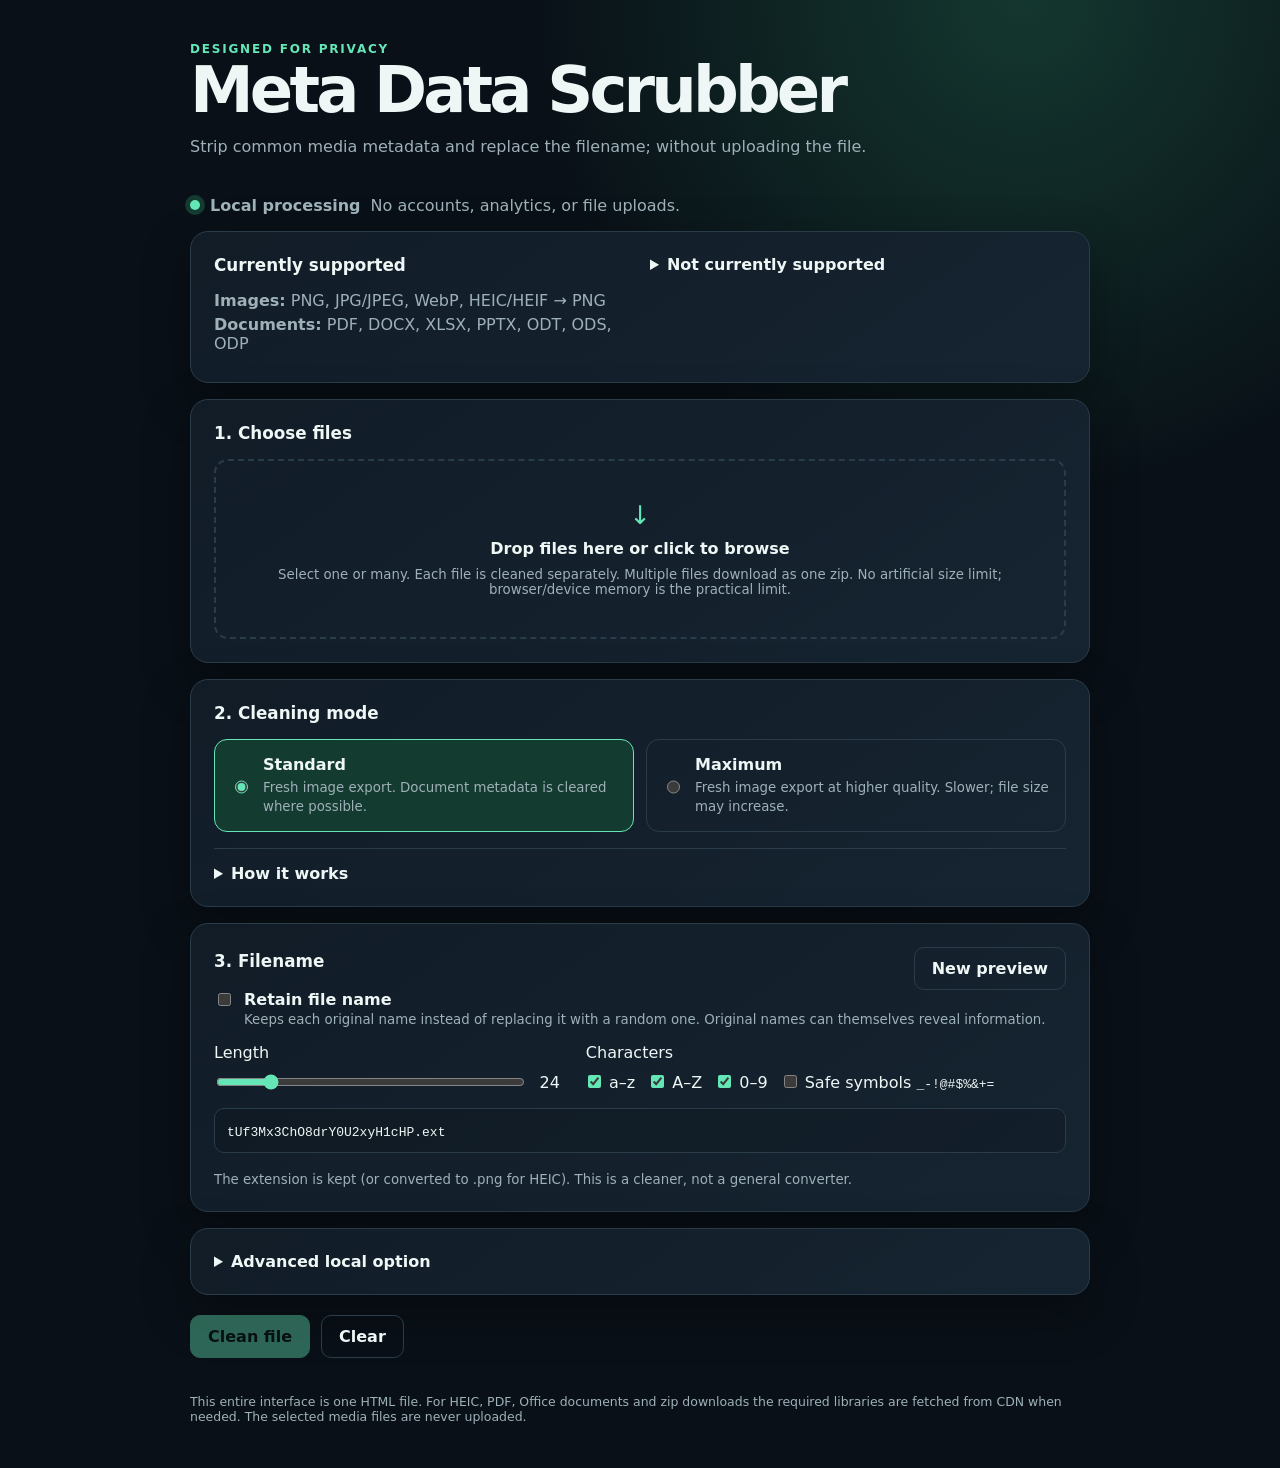
==== commit 130dc3df: "Fix punctuation in header description Corrected punctuation in the description of the Meta Data Scru" ====
--- a/Meta_Data_Scrubber.html
+++ b/Meta_Data_Scrubber.html
@@ -8,7 +8,7 @@
 </style>
 </head>
 <body>
-<header><div class="tag">DESIGNED FOR PRIVACY</div><h1>Meta Data Scrubber</h1><p class="sub">Strip common media metadata and replace the filename—without uploading the file.</p></header>
+<header><div class="tag">DESIGNED FOR PRIVACY</div><h1>Meta Data Scrubber</h1><p class="sub">Strip common media metadata and replace the filename; without uploading the file.</p></header>
 <main>
 <div class="privacy"><span class="dot"></span><strong>Local processing</strong><span>No accounts, analytics, or file uploads.</span></div>
 <section class="card supported"><div><h2>Currently supported</h2><p><b>Images:</b> PNG, JPG/JPEG, WebP, HEIC/HEIF → PNG</p><p><b>Documents:</b> PDF, DOCX, XLSX, PPTX, ODT, ODS, ODP</p></div><details><summary>Not currently supported</summary><p>DNG/RAW, GIF, animated WebP, video, audio, archives, and uncommon containers. Video and audio require ffmpeg, which is not bundled or fetched. Unsupported files are rejected rather than reported as clean.</p></details></section>
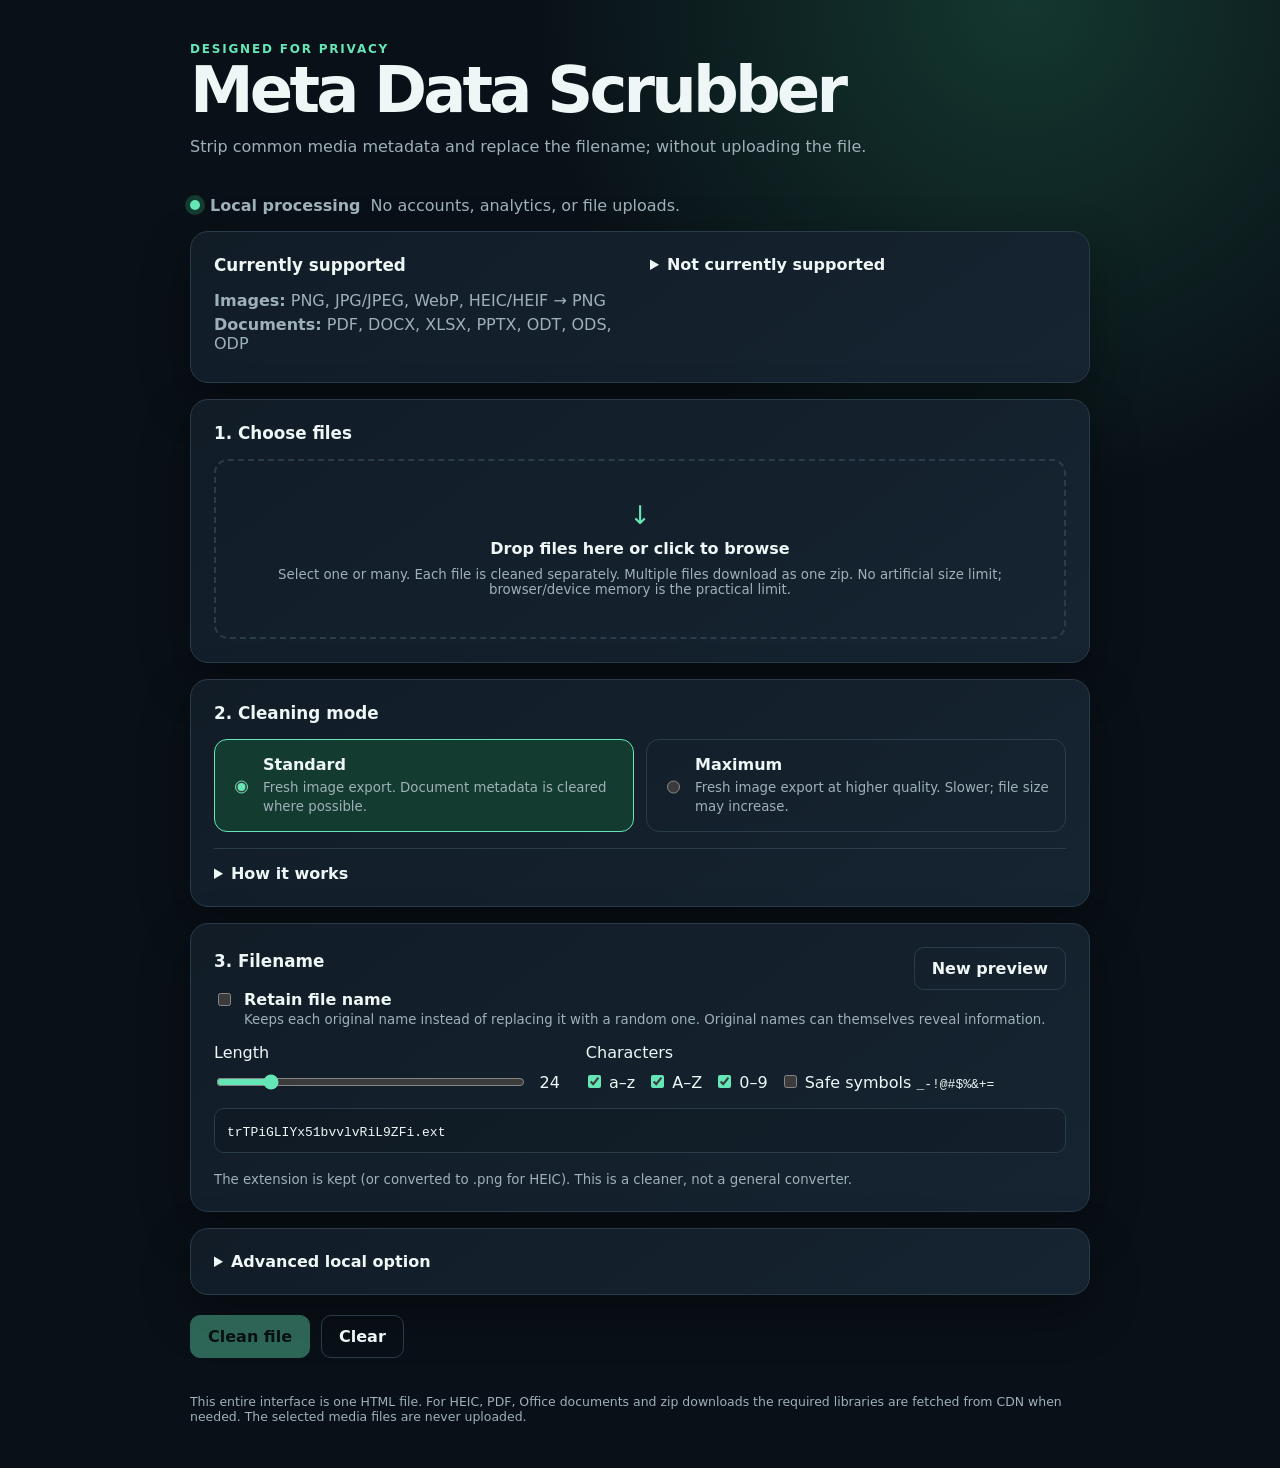
==== commit 41d21e40: "Add files via upload" ====
--- a/Meta_Data_Scrubber.html
+++ b/Meta_Data_Scrubber.html
@@ -13,7 +13,7 @@
 <div class="privacy"><span class="dot"></span><strong>Local processing</strong><span>No accounts, analytics, or file uploads.</span></div>
 <section class="card supported"><div><h2>Currently supported</h2><p><b>Images:</b> PNG, JPG/JPEG, WebP, HEIC/HEIF → PNG</p><p><b>Documents:</b> PDF, DOCX, XLSX, PPTX, ODT, ODS, ODP</p></div><details><summary>Not currently supported</summary><p>DNG/RAW, GIF, animated WebP, video, audio, archives, and uncommon containers. Video and audio require ffmpeg, which is not bundled or fetched. Unsupported files are rejected rather than reported as clean.</p></details></section>
 <section class="card"><h2>1. Choose files</h2><label id="drop" class="drop"><input id="pick" type="file" accept="*/*" multiple><span class="icon">↓</span><b>Drop files here or click to browse</b><small>Select one or many. Each file is cleaned separately. Multiple files download as one zip. No artificial size limit; browser/device memory is the practical limit.</small></label><div id="file" class="files hidden"></div></section>
-<section class="card"><h2>2. Cleaning mode</h2><div class="modes"><label class="mode"><input type="radio" name="mode" value="standard" checked><span><strong>Standard</strong><small>Fresh image export. Document metadata is cleared where possible.</small></span></label><label class="mode"><input type="radio" name="mode" value="maximum"><span><strong>Maximum</strong><small>Fresh image export at higher quality. Slower; file size may increase.</small></span></label></div><details class="explain"><summary>How it works</summary><p><b>Images (incl. HEIC):</b> visible pixels are decoded and written to a new image. HEIC is converted to PNG (preserves transparency). EXIF and similar metadata are not intentionally copied.</p><p><b>Documents:</b> For PDF, author/title/etc. are cleared. Office/ODF files are unzipped and metadata XML files are removed, then repacked.</p><p class="warn">This tool does not claim universal removal of every unknown proprietary structure. It reports the operation it actually performed.</p></details></section>
+<section class="card"><h2>2. Cleaning mode</h2><div class="modes"><label class="mode"><input type="radio" name="mode" value="standard" checked><span><strong>Standard</strong><small>Fresh image export. Document metadata is cleared where possible.</small></span></label><label class="mode"><input type="radio" name="mode" value="maximum"><span><strong>Maximum</strong><small>Fresh image export at higher quality. Slower; file size may increase.</small></span></label></div><details class="explain"><summary>How it works</summary><p><b>Images (incl. HEIC):</b> visible pixels are decoded and written to a new image. HEIC is converted to PNG (preserves transparency). EXIF and similar metadata are not intentionally copied.</p><p><b>Documents:</b> For PDF, author/title/etc. are cleared. Office/ODF files are unzipped, metadata XML files are removed, and comment/revision author names are blanked, then repacked.</p><p class="warn">This tool does not claim universal removal of every unknown proprietary structure. It reports the operation it actually performed.</p></details></section>
 <section class="card"><div class="row"><h2>3. Filename</h2><button id="refresh" class="ghost" type="button">New preview</button></div><label class="retain"><input id="retain" type="checkbox"><span><b>Retain file name</b><small>Keeps each original name instead of replacing it with a random one. Original names can themselves reveal information.</small></span></label><div id="randomOpts" class="settings"><label>Length<div class="range"><input id="length" type="range" min="4" max="128" value="24"><output id="lengthOut">24</output></div></label><fieldset><legend>Characters</legend><label><input id="lower" type="checkbox" checked> a–z</label><label><input id="upper" type="checkbox" checked> A–Z</label><label><input id="nums" type="checkbox" checked> 0–9</label><label><input id="symbols" type="checkbox"> Safe symbols <code>_-!@#$%&amp;+=</code></label></fieldset></div><p class="preview"><code id="preview">—</code></p><small>The extension is kept (or converted to .png for HEIC). This is a cleaner, not a general converter.</small></section>
 <section class="card"><details><summary>Advanced local option</summary><p><label><input id="hash" type="checkbox"> Calculate SHA-256 fingerprints</label></p><small>Off by default. Fingerprints are shown locally only.</small></details></section>
 <div class="actions"><button id="clean" class="primary" disabled>Clean file</button><button id="clear" class="ghost">Clear</button></div>
@@ -125,13 +125,23 @@
   let e=ext(f.name);
   if(e==='pdf'){
     prog(10,'Loading PDF…');
-    const {PDFDocument,PDFName}=await import('https://cdn.jsdelivr.net/npm/pdf-lib@1.17.1/dist/pdf-lib.esm.min.js');
+    const {PDFDocument,PDFName,PDFRef}=await import('https://cdn.jsdelivr.net/npm/pdf-lib@1.17.1/dist/pdf-lib.esm.min.js');
     let doc=await PDFDocument.load(await f.arrayBuffer(),{updateMetadata:false});
+    // A damaged PDF can parse "successfully" yet still have no usable catalog; fail clearly
+    if(!doc.catalog||typeof doc.catalog.delete!=='function')throw Error('This PDF could not be parsed (missing or damaged internal structure).');
+    // pdf-lib serializes every indirect object it parsed, even ones that lose their last
+    // reference. Deleting dictionary keys alone would leave the old bytes in the output
+    // file, so collect the detached objects and blank them after the deletions.
+    const orphans=[];
     // Delete every Info dictionary entry (Title, Author, Dates, Producer, custom keys)
-    let info=doc.getInfoDict();
-    info.keys().forEach(k=>info.delete(k));
+    const info=doc.getInfoDict();
+    info.keys().forEach(k=>{const v=info.get(k);if(v instanceof PDFRef)orphans.push(v);info.delete(k)});
     // Delete the catalog-level XMP metadata stream (often holds author names)
+    const meta=doc.catalog.get(PDFName.of('Metadata'));
+    if(meta instanceof PDFRef)orphans.push(meta);
     doc.catalog.delete(PDFName.of('Metadata'));
+    // Blank detached objects (e.g. the XMP stream) so their bytes cannot survive in the output
+    orphans.forEach(r=>doc.context.assign(r,doc.context.obj({})));
     let pdfBytes=await doc.save();
     prog(90,'PDF metadata cleared');
     return {blob:new Blob([pdfBytes],{type:'application/pdf'}),op:'Removed PDF Info dictionary and catalog XMP metadata',warn:'Page-level or embedded-file metadata streams are not touched. Not a full forensic clean.'};
@@ -145,20 +155,34 @@
     if(path.startsWith('docProps/') || path.startsWith('customXml/') || path==='meta.xml') removeKeys.push(path);
   });
   removeKeys.forEach(k=>zip.remove(k));
-  // Blank tracked-change and comment author names/initials in Word XML parts
+  // Blank tracked-change and comment author names/initials in Office XML parts
   let blanked=0;
-  const wordParts=[];
-  zip.forEach((path)=>{if(/^word\/[^/]+\.xml$/.test(path))wordParts.push(path)});
-  for(const p of wordParts){
+  const blankRules=[
+    // Word: tracked changes & comments (w:author / w:initials)
+    [/^word\/[^/]+\.xml$/,/\sw:(author|initials)="[^"]*"/g,' w:$1=""'],
+    // PowerPoint: comments (author / initials attributes on p:comment)
+    [/^ppt\/comments\/[^/]+\.xml$/,/\s(author|initials)="[^"]*"/g,' $1=""'],
+    // PowerPoint: comment author list (name / initials on p:cmAuthor)
+    [/^ppt\/commentAuthors\.xml$/,/\s(name|initials)="[^"]*"/g,' $1=""'],
+    // Excel: legacy comment author names (<author> element text)
+    [/^xl\/comments\d*\.xml$/,/(<author\b[^>]*>)[^<]*(<\/author>)/g,'$1$2'],
+    // Excel: threaded comments & persons (creator / displayName / name / initials)
+    [/^xl\/threadedComments\/[^/]+\.xml$/,/\s(creator|displayName|name|initials)="[^"]*"/g,' $1=""']
+  ];
+  const xmlParts=[];
+  zip.forEach(path=>{if(/\.xml$/.test(path))xmlParts.push(path)});
+  for(const p of xmlParts){
+    const rule=blankRules.find(r=>r[0].test(p));
+    if(!rule)continue;
     let xml=await zip.file(p).async('string');
-    let next=xml.replace(/\sw:(author|initials)="[^"]*"/g,' w:$1=""');
+    let next=xml.replace(rule[1],rule[2]);
     if(next!==xml){blanked++;zip.file(p,next)}
   }
   // ODF requires the mimetype entry to be stored uncompressed
   if(zip.file('mimetype')){const mt=await zip.file('mimetype').async('string');zip.file('mimetype',mt,{compression:'STORE'})}
   prog(70,'Repacking clean archive…');
   let outBlob=await zip.generateAsync({type:'blob',mimeType:i[1],compression:'DEFLATE',compressionOptions:{level:6}});
-  return {blob:outBlob,op:'Removed document metadata XML files (docProps, customXml, meta.xml)'+(blanked?`; blanked comment/tracked-change authors in ${blanked} part(s)`:''),warn:'Some application-level metadata may remain in other XML parts.'};
+  return {blob:outBlob,op:'Removed document metadata XML files (docProps, customXml, meta.xml)'+(blanked?`; blanked comment/revision author names in ${blanked} part(s)`:''),warn:'Some application-level metadata may remain in other XML parts.'};
 }
 async function loadJSZip(){
   if(window.JSZip) return window.JSZip;
@@ -212,7 +236,7 @@
       name=(retain()?'cleaned_files':randomName())+'.zip';
     }
     outUrl=URL.createObjectURL(blob);outBlob=blob;outName=name;
-    $('#download').href=outUrl;$('#download').download=name;
+    $('#download').href=outUrl;$('#download').download=name;$('#download').classList.remove('hidden');
     $('#download').textContent=results.length>1?`Download zip (${results.length} files)`:'Download cleaned file';
     $('#resultTitle').textContent='Processed locally';
     $('#resultSub').textContent=(results.length>1?`${results.length} files packed into `:'Ready as ')+name;
@@ -240,7 +264,7 @@
     $('#resultSub').textContent='Nothing was reported as clean.';
     $('#details').innerHTML='';
     $('#warning').textContent=e.message;$('#warning').classList.remove('hidden');
-    $('#download').removeAttribute('href');$('#result').classList.remove('hidden');
+    $('#download').removeAttribute('href');$('#download').classList.add('hidden');$('#result').classList.remove('hidden');
     log('ERROR: '+e.message)
   }finally{clean.disabled=false}
 };
